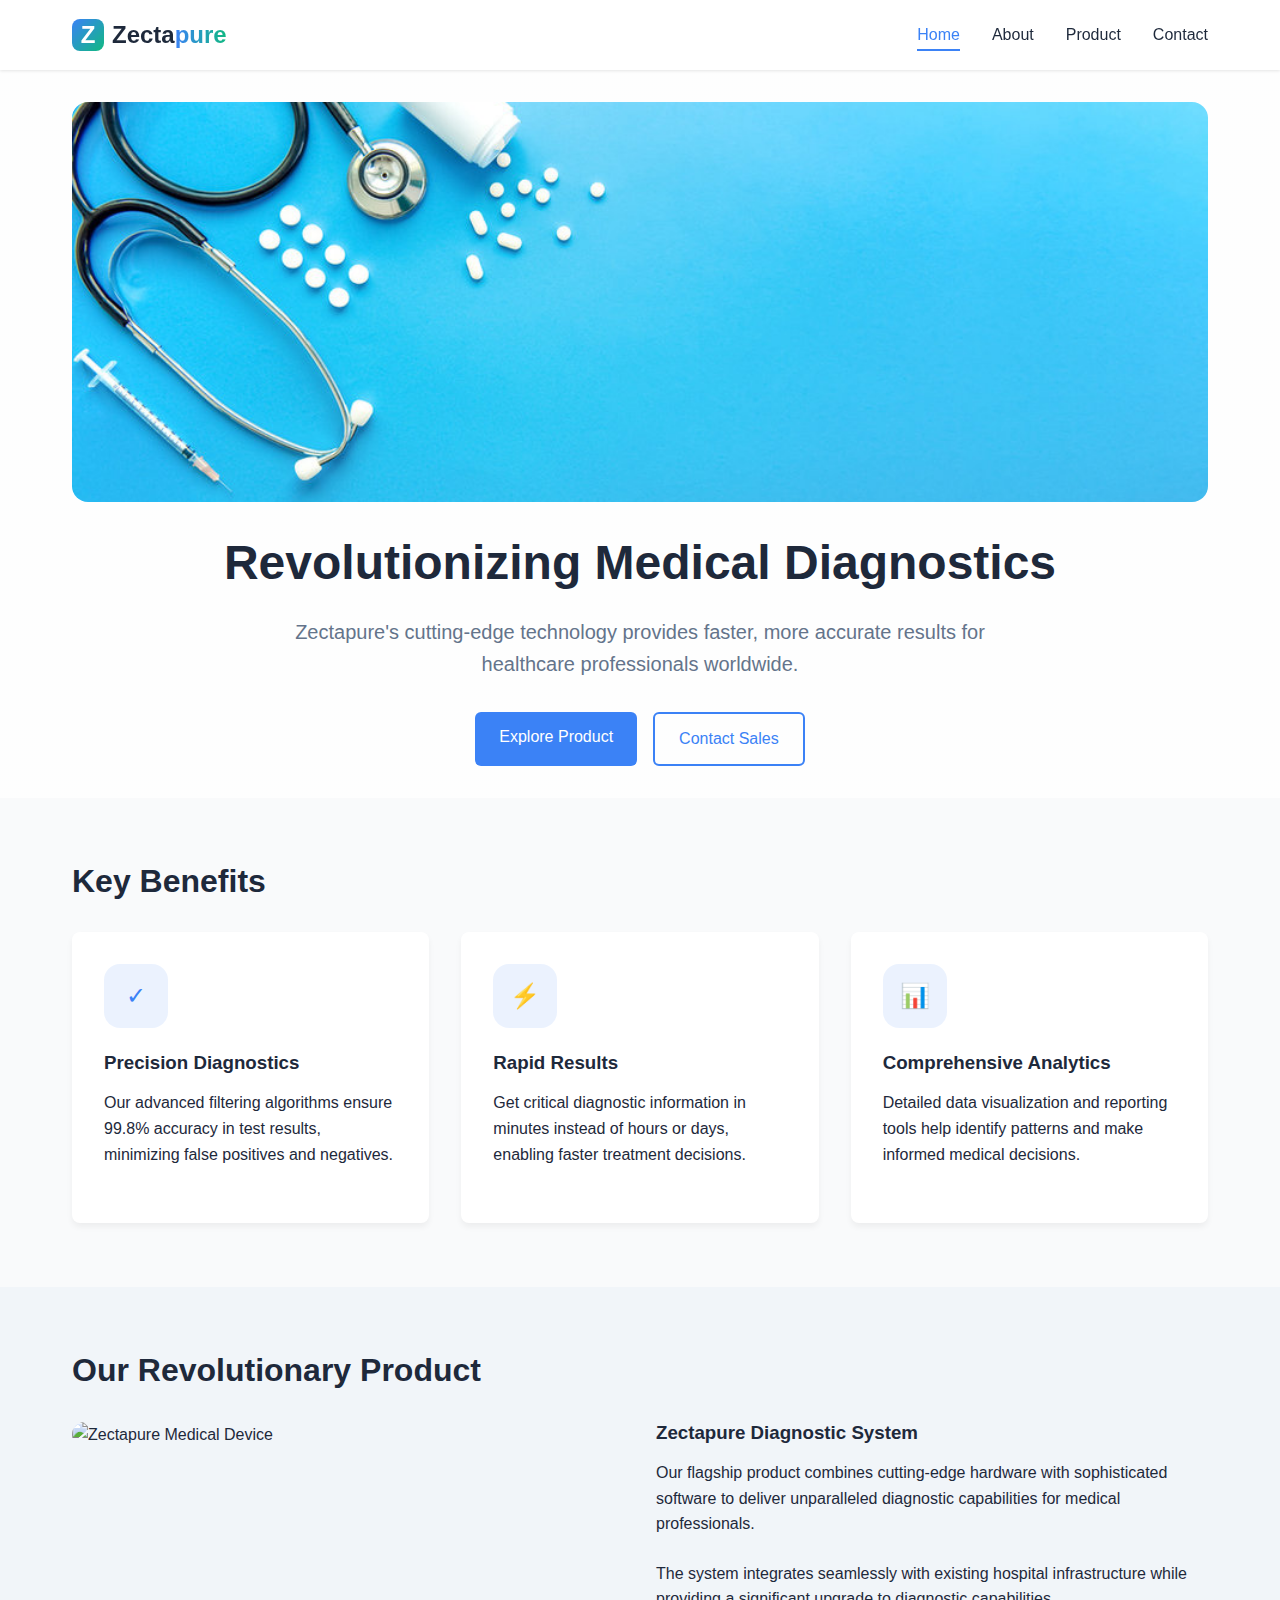
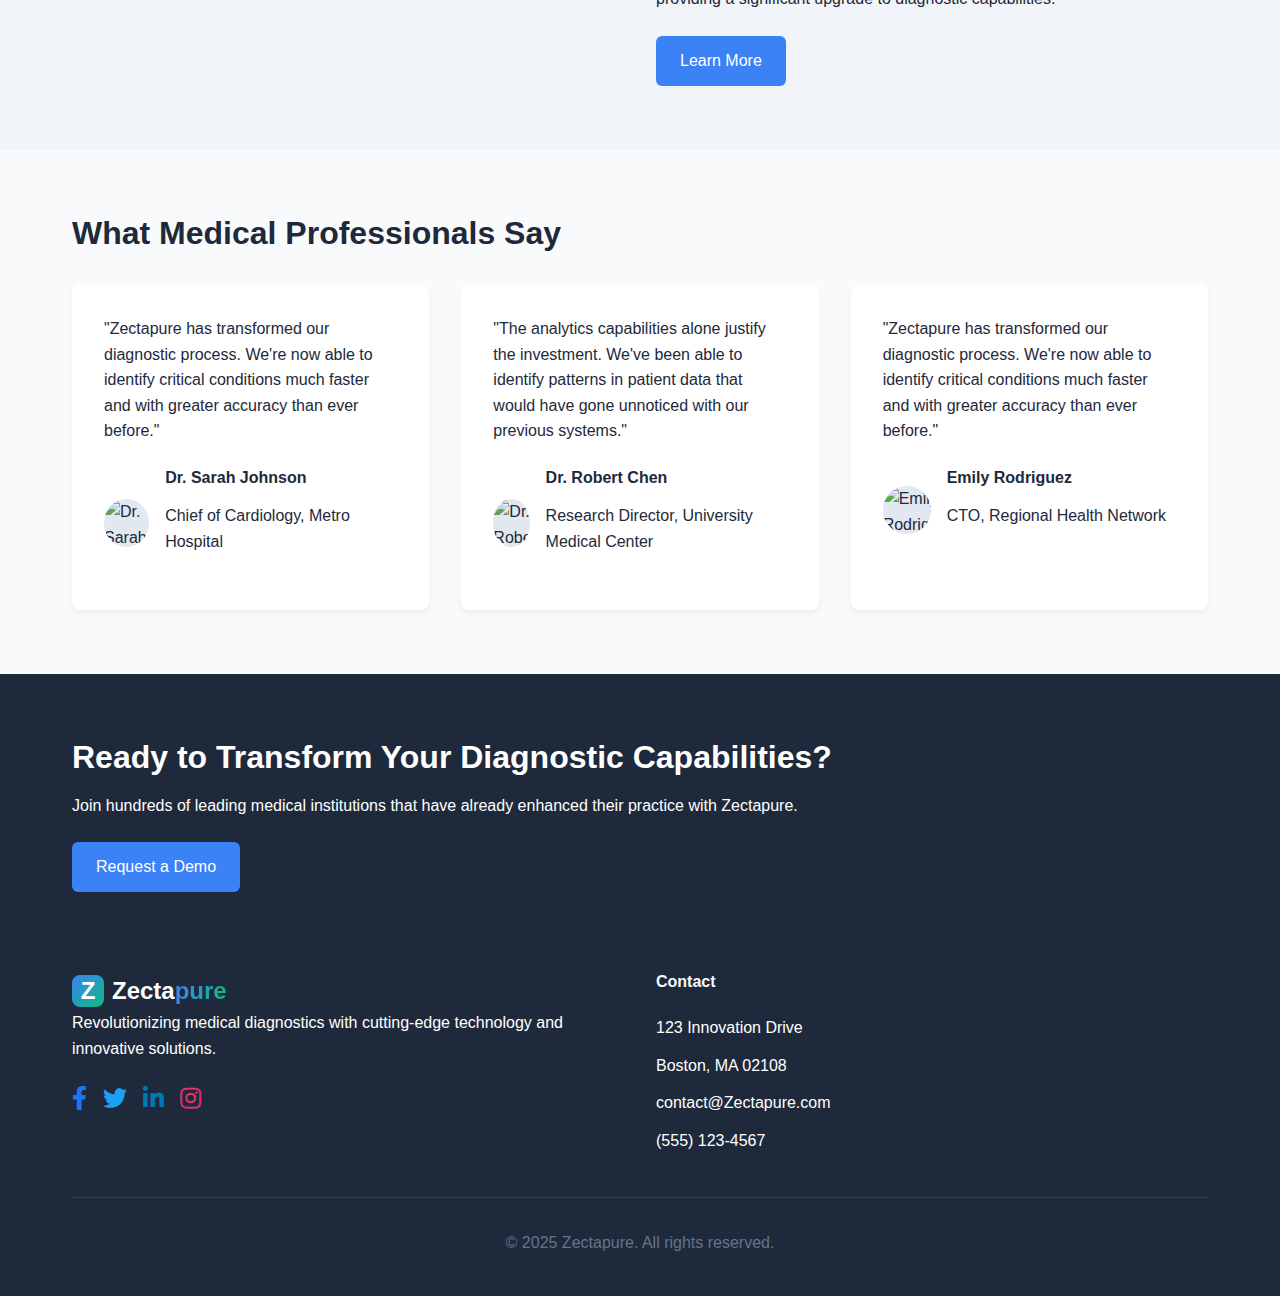
==== index.html @ a5152f30 "added favicon and css fixing" ====
<!DOCTYPE html>
<html lang="en">
<head>
    <meta charset="UTF-8">
    <meta name="viewport" content="width=device-width, initial-scale=1.0">
    <link rel="stylesheet" href="https://cdnjs.cloudflare.com/ajax/libs/font-awesome/5.15.3/css/all.min.css">
    <link rel="icon" type="image/svg+xml" href="data:image/svg+xml,%3Csvg%20xmlns='http://www.w3.org/2000/svg'%20viewBox='0%200%20100%20100'%3E%3Crect%20width='100'%20height='100'%20fill='%233b82f6'/%3E%3Ctext%20x='50%25'%20y='55%25'%20dominant-baseline='middle'%20text-anchor='middle'%20fill='white'%20font-size='70'%3EZ%3C/text%3E%3C/svg%3E">
    <link rel="stylesheet" type="text/css" href="css/index_style.css">
    <title>Zectapure - Medical Innovation</title>
</head>
<body>
    <!-- Header -->
    <header class="py-4">
        <div class="container">
            <div class="flex justify-between items-center">
                <a href="index.html" class="logo">
                    <div class="logo-icon">Z</div>
                    <span>Zecta<span class="text-gradient">pure</span></span>
                </a>
                
                <button class="mobile-menu-btn">☰</button>
                
                <nav>
                    <ul>
                        <li><a href="index.html" class="active">Home</a></li>
                        <li><a href="about.html">About</a></li>
                        <li><a href="product.html">Product</a></li>
                        <li><a href="contact.html">Contact</a></li>
                    </ul>
                </nav>
            </div>
        </div>
    </header>

    <!-- Hero Section -->
    <section class="hero">
        <div class="container">
        <!-- Banner Slider -->
        <div class="hero-banner">
            <div class="banner-slide active" style="background-image: url('images/banner1.jpg');"></div>
            <div class="banner-slide" style="background-image: url('images/banner2.jpg');"></div>
            <div class="banner-slide" style="background-image: url('images/banner3.jpg');"></div>
        </div>
        <h1>Revolutionizing Medical Diagnostics</h1>
        <p>
            Zectapure's cutting-edge technology provides faster, more accurate results for healthcare professionals worldwide.
        </p>
        <div class="flex gap-4 justify-center">
            <a href="product.html" class="btn btn-primary">Explore Product</a>
            <a href="contact.html" class="btn btn-outline">Contact Sales</a>
        </div>
        </div>
   </section>  

    <!-- Features -->
    <section class="py-16">
        <div class="container">
            <h2 class="text-center mb-8">Key Benefits</h2>
            <div class="grid grid-cols-3 gap-8">
                <div class="feature-card">
                    <div class="feature-icon">✓</div>
                    <h3>Precision Diagnostics</h3>
                    <p>Our advanced filtering algorithms ensure 99.8% accuracy in test results, minimizing false positives and negatives.</p>
                </div>
                <div class="feature-card">
                    <div class="feature-icon">⚡</div>
                    <h3>Rapid Results</h3>
                    <p>Get critical diagnostic information in minutes instead of hours or days, enabling faster treatment decisions.</p>
                </div>
                <div class="feature-card">
                    <div class="feature-icon">📊</div>
                    <h3>Comprehensive Analytics</h3>
                    <p>Detailed data visualization and reporting tools help identify patterns and make informed medical decisions.</p>
                </div>
            </div>
        </div>
    </section>

    <!-- Product Showcase -->
    <section class="py-16" style="background-color: #f1f5f9;">
        <div class="container">
            <h2 class="text-center mb-8">Our Revolutionary Product</h2>
            <div class="grid grid-cols-2 gap-8">
                <div>
                    <img src="/api/placeholder/600/400" alt="Zectapure Medical Device" class="product-image" style="border-radius: 1rem;">
                </div>
                <div class="flex flex-col justify-center">
                    <h3>Zectapure Diagnostic System</h3>
                    <p>Our flagship product combines cutting-edge hardware with sophisticated software to deliver unparalleled diagnostic capabilities for medical professionals.</p>
                    <p>The system integrates seamlessly with existing hospital infrastructure while providing a significant upgrade to diagnostic capabilities.</p>
                    <a href="product.html" class="btn btn-primary" style="align-self: flex-start;">Learn More</a>
                </div>
            </div>
        </div>
    </section>

    <!-- Testimonials -->
    <section class="py-16">
        <div class="container">
            <h2 class="text-center mb-8">What Medical Professionals Say</h2>
            <div class="grid grid-cols-3 gap-8">
                <div class="testimonial">
                    <p>"Zectapure has transformed our diagnostic process. We're now able to identify critical conditions much faster and with greater accuracy than ever before."</p>
                    <div class="testimonial-author">
                        <div class="testimonial-avatar">
                            <img src="/api/placeholder/48/48" alt="Dr. Sarah Johnson">
                        </div>
                        <div>
                            <h4>Dr. Sarah Johnson</h4>
                            <p>Chief of Cardiology, Metro Hospital</p>
                        </div>
                    </div>
                </div>
                <div class="testimonial">
                    <p>"The analytics capabilities alone justify the investment. We've been able to identify patterns in patient data that would have gone unnoticed with our previous systems."</p>
                    <div class="testimonial-author">
                        <div class="testimonial-avatar">
                            <img src="/api/placeholder/48/48" alt="Dr. Robert Chen">
                        </div>
                        <div>
                            <h4>Dr. Robert Chen</h4>
                            <p>Research Director, University Medical Center</p>
                        </div>
                    </div>
                </div>
                <div class="testimonial">
                    <p>"Zectapure has transformed our diagnostic process. We're now able to identify critical conditions much faster and with greater accuracy than ever before."</p>
                    <div class="testimonial-author">
                        <div class="testimonial-avatar">
                            <img src="/api/placeholder/48/48" alt="Emily Rodriguez">
                        </div>
                        <div>
                            <h4>Emily Rodriguez</h4>
                            <p>CTO, Regional Health Network</p>
                        </div>
                    </div>
                </div>
            </div>
        </div>
    </section>

    <!-- CTA Section -->
    <section class="py-16" style="background-color: #1e293b; color: white;">
        <div class="container text-center">
            <h2>Ready to Transform Your Diagnostic Capabilities?</h2>
            <p>Join hundreds of leading medical institutions that have already enhanced their practice with Zectapure.</p>
            <a href="contact.html" class="btn btn-primary">Request a Demo</a>
        </div>
    </section>

    <!-- Footer -->
    <footer>
        <div class="container">
            <div class="grid grid-cols-2 gap-8">
                <div>
                    <a href="index.html" class="logo">
                        <div class="logo-icon">Z</div>
                        <span>Zecta<span class="text-gradient">pure</span></span>
                    </a>
                    <p>Revolutionizing medical diagnostics with cutting-edge technology and innovative solutions.</p>
                    <div class="social-links">
                        <a href="https://www.facebook.com/yourprofile" target="_blank" class="social-icon" aria-label="Facebook">
                            <i class="fab fa-facebook-f"></i>
                        </a>
                        <a href="https://twitter.com/yourhandle" target="_blank" class="social-icon" aria-label="Twitter">
                            <i class="fab fa-twitter"></i>
                        </a>
                        <a href="https://www.linkedin.com/in/yourprofile" target="_blank" class="social-icon" aria-label="LinkedIn">
                            <i class="fab fa-linkedin-in"></i>
                        </a>
                        <a href="https://www.instagram.com/yourhandle" target="_blank" class="social-icon" aria-label="Instagram">
                            <i class="fab fa-instagram"></i>
                        </a>
                    </div>
                </div>
                <div class="footer-links">
                    <h4>Contact</h4>
                    <ul>
                        <li>123 Innovation Drive</li>
                        <li>Boston, MA 02108</li>
                        <li>contact@Zectapure.com</li>
                        <li>(555) 123-4567</li>
                    </ul>
                </div>
            </div>
            <div class="copyright">
                <p>&copy; 2025 Zectapure. All rights reserved.</p>
            </div>
        </div>
    </footer>

    <script src="js/about_script.js"></script>
</body>
</html>
---- css/index_style.css ----
/* Reset and Base Styles */
* {
    margin: 0;
    padding: 0;
    box-sizing: border-box;
    font-family: 'Segoe UI', Tahoma, Geneva, Verdana, sans-serif;
}

:root {
    --primary: #3b82f6;
    --primary-dark: #2563eb;
    --secondary: #10b981;
    --light: #f9fafb;
    --dark: #1e293b;
    --gray: #64748b;
    --light-gray: #e2e8f0;
}

body {
    background-color: var(--light);
    color: var(--dark);
    line-height: 1.6;
}

a {
    text-decoration: none;
    color: inherit;
}

/* Typography */
h1, h2, h3, h4, h5, h6 {
    font-weight: 700;
    line-height: 1.2;
    margin-bottom: 1rem;
}

h1 {
    font-size: 2.5rem;
}

h2 {
    font-size: 2rem;
}

p {
    margin-bottom: 1.5rem;
}

.text-gradient {
    background: linear-gradient(90deg, var(--primary), var(--secondary));
    -webkit-background-clip: text;
    -webkit-text-fill-color: transparent;
    background-clip: text;
}

/* Layout */
.container {
    width: 100%;
    max-width: 1200px;
    margin: 0 auto;
    padding: 0 2rem;
}

/* Hero Banner Slider */
.hero-banner {
    position: relative;
    width: 100%;
    height: 400px; /* Adjust height as needed */
    overflow: hidden;
    border-radius: 1rem;
    margin-bottom: 2rem;
  }
  
  .banner-slide {
    position: absolute;
    top: 0;
    left: 0;
    width: 100%;
    height: 100%;
    background-size: cover;
    background-position: center;
    opacity: 0;
    transition: opacity 1s ease-in-out;
  }
  
  .banner-slide.active {
    opacity: 1;
  }  

.flex {
    display: flex;
}

.flex-col {
    flex-direction: column;
}

.items-center {
    align-items: center;
}

.justify-between {
    justify-content: space-between;
}

.justify-center {
    justify-content: center;
}

.grid {
    display: grid;
}

.grid-cols-1 {
    grid-template-columns: 1fr;
}

.grid-cols-2 {
    grid-template-columns: repeat(2, 1fr);
}

.grid-cols-3 {
    grid-template-columns: repeat(3, 1fr);
}

.gap-4 {
    gap: 1rem;
}

.gap-8 {
    gap: 2rem;
}

.py-2 {
    padding-top: 0.5rem;
    padding-bottom: 0.5rem;
}

.py-4 {
    padding-top: 1rem;
    padding-bottom: 1rem;
}

.py-8 {
    padding-top: 2rem;
    padding-bottom: 2rem;
}

.py-16 {
    padding-top: 4rem;
    padding-bottom: 4rem;
}

.mb-4 {
    margin-bottom: 1rem;
}

.mb-8 {
    margin-bottom: 2rem;
}

/* Header */
header {
    background-color: white;
    box-shadow: 0 1px 3px rgba(0, 0, 0, 0.1);
    position: sticky;
    top: 0;
    z-index: 100;
}

.logo {
    font-size: 1.5rem;
    font-weight: 700;
    display: flex;
    align-items: center;
    gap: 0.5rem;
}

.logo-icon {
    width: 32px;
    height: 32px;
    background: linear-gradient(135deg, var(--primary), var(--secondary));
    border-radius: 8px;
    display: flex;
    align-items: center;
    justify-content: center;
    color: white;
    font-weight: bold;
}

nav ul {
    display: flex;
    gap: 2rem;
    list-style: none;
}

nav a {
    font-weight: 500;
    transition: color 0.3s;
    padding: 0.5rem 0;
    position: relative;
}

nav a:hover {
    color: var(--primary);
}

nav a.active {
    color: var(--primary);
}

nav a.active::after {
    content: '';
    position: absolute;
    bottom: 0;
    left: 0;
    width: 100%;
    height: 2px;
    background-color: var(--primary);
}

.mobile-menu-btn {
    display: none;
    background: none;
    border: none;
    font-size: 1.5rem;
    cursor: pointer;
    color: var(--dark);
}

/* Hero Section */
.hero {
    background: linear-gradient(to right, rgba(255,255,255,0.8), rgba(255,255,255,0.8)), url('/api/placeholder/1200/600') center/cover no-repeat;
    padding: 2rem 0;
    text-align: center;
}

.hero h1 {
    font-size: 3rem;
    margin-bottom: 1.5rem;
}

.hero p {
    font-size: 1.25rem;
    max-width: 700px;
    margin: 0 auto 2rem;
    color: var(--gray);
}

/* Buttons */
.btn {
    display: inline-block;
    padding: 0.75rem 1.5rem;
    border-radius: 0.375rem;
    font-weight: 500;
    text-align: center;
    cursor: pointer;
    transition: all 0.3s ease;
}

.btn-primary {
    background-color: var(--primary);
    color: white;
}

.btn-primary:hover {
    background-color: var(--primary-dark);
    transform: translateY(-2px);
    box-shadow: 0 4px 6px rgba(0, 0, 0, 0.1);
}

.btn-outline {
    border: 2px solid var(--primary);
    color: var(--primary);
    background: transparent;
}

.btn-outline:hover {
    background-color: var(--primary);
    color: white;
    transform: translateY(-2px);
    box-shadow: 0 4px 6px rgba(0, 0, 0, 0.1);
}

/* Features Section */
.feature-card {
    background-color: white;
    border-radius: 0.5rem;
    padding: 2rem;
    box-shadow: 0 4px 6px rgba(0, 0, 0, 0.05);
    transition: all 0.3s ease;
}

.feature-card:hover {
    transform: translateY(-5px);
    box-shadow: 0 8px 15px rgba(0, 0, 0, 0.1);
}

.feature-icon {
    width: 64px;
    height: 64px;
    background-color: rgba(59, 130, 246, 0.1);
    border-radius: 16px;
    display: flex;
    align-items: center;
    justify-content: center;
    margin-bottom: 1.5rem;
    font-size: 1.5rem;
    color: var(--primary);
}

/* Product Showcase */
.product-showcase {
    background-color: white;
    border-radius: 1rem;
    overflow: hidden;
    box-shadow: 0 4px 6px rgba(0, 0, 0, 0.05);
}

.product-image {
    height: 300px;
    width: 100%;
    object-fit: cover;
}

.product-content {
    padding: 2rem;
}

/* Testimonials */
.testimonial {
    background-color: white;
    border-radius: 0.5rem;
    padding: 2rem;
    box-shadow: 0 4px 6px rgba(0, 0, 0, 0.05);
}

.testimonial-author {
    display: flex;
    align-items: center;
    gap: 1rem;
    margin-top: 1.5rem;
}

.testimonial-avatar {
    width: 48px;
    height: 48px;
    border-radius: 50%;
    background-color: var(--light-gray);
    overflow: hidden;
}

/* Footer */
footer {
    background-color: var(--dark);
    color: white;
    padding: 1rem 0;
}

.footer-links h4 {
    margin-bottom: 1.5rem;
    color: var(--light);
}

.footer-links ul {
    list-style: none;
}

.footer-links li {
    margin-bottom: 0.75rem;
}

.footer-links a {
    color: var(--light-gray);
    transition: color 0.3s;
}

.footer-links a:hover {
    color: white;
}

.social-links {
    display: flex;
    gap: 1rem;
    margin-top: 1.5rem;
}

.social-links {
    display: flex;
    gap: 1rem;
    margin-top: 1.5rem;
}

.social-icon {
    text-decoration: none; /* Removes default underline from links */
}

.social-icon i {
    font-size: 1.5rem; /* Sets icon size */
    transition: transform 0.2s; /* Smooth transition for hover effect */
}

.social-icon:hover i {
    transform: scale(1.1); /* Slightly enlarges icon on hover */
}

.social-icon .fab.fa-facebook-f {
    color: #1877f2; /* Facebook blue */
}

.social-icon .fab.fa-twitter {
    color: #1da1f2; /* Twitter blue */
}

.social-icon .fab.fa-linkedin-in {
    color: #0077b5; /* LinkedIn blue */
}

.social-icon .fab.fa-instagram {
    color: #e1306c; /* Instagram pink */
}

.copyright {
    text-align: center;
    padding-top: 2rem;
    margin-top: 2rem;
    border-top: 1px solid rgba(255, 255, 255, 0.1);
    color: var(--gray);
}

/* About Page Styles */
.about-image {
    border-radius: 1rem;
    overflow: hidden;
    box-shadow: 0 4px 6px rgba(0, 0, 0, 0.05);
}

.team-member {
    text-align: center;
}

.team-member-avatar {
    width: 160px;
    height: 160px;
    border-radius: 50%;
    margin: 0 auto 1.5rem;
    overflow: hidden;
    background-color: var(--light-gray);
}

/* Product Page Styles */
.product-details {
    background-color: white;
    border-radius: 1rem;
    overflow: hidden;
    box-shadow: 0 4px 6px rgba(0, 0, 0, 0.05);
}

.product-gallery {
    display: grid;
    grid-template-columns: repeat(3, 1fr);
    gap: 1rem;
    margin-top: 2rem;
}

.gallery-image {
    border-radius: 0.5rem;
    overflow: hidden;
    height: 180px;
}

.specification {
    margin-bottom: 1rem;
    padding-bottom: 1rem;
    border-bottom: 1px solid var(--light-gray);
}

.specification:last-child {
    border-bottom: none;
}

/* Contact Page Styles */
.contact-form {
    background-color: white;
    border-radius: 1rem;
    overflow: hidden;
    box-shadow: 0 4px 6px rgba(0, 0, 0, 0.05);
    padding: 2rem;
}

.form-group {
    margin-bottom: 1.5rem;
}

label {
    display: block;
    margin-bottom: 0.5rem;
    font-weight: 500;
}

input, textarea, select {
    width: 100%;
    padding: 0.75rem;
    border: 1px solid var(--light-gray);
    border-radius: 0.375rem;
    background-color: var(--light);
    transition: border-color 0.3s;
}

input:focus, textarea:focus, select:focus {
    outline: none;
    border-color: var(--primary);
}

textarea {
    resize: vertical;
    min-height: 150px;
}

.contact-info {
    background-color: white;
    border-radius: 1rem;
    overflow: hidden;
    box-shadow: 0 4px 6px rgba(0, 0, 0, 0.05);
    padding: 2rem;
}

.contact-method {
    display: flex;
    align-items: flex-start;
    gap: 1rem;
    margin-bottom: 1.5rem;
}

.contact-icon {
    width: 40px;
    height: 40px;
    background-color: rgba(59, 130, 246, 0.1);
    border-radius: 50%;
    display: flex;
    align-items: center;
    justify-content: center;
    color: var(--primary);
}

.map {
    border-radius: 1rem;
    overflow: hidden;
    height: 300px;
    background-color: var(--light-gray);
}

/* Responsive Styles */
@media (max-width: 992px) {
    .grid-cols-3 {
        grid-template-columns: repeat(2, 1fr);
    }
}

@media (max-width: 768px) {
    .grid-cols-2, .grid-cols-3 {
        grid-template-columns: 1fr;
    }
    
    .hero h1 {
        font-size: 2.5rem;
    }
    
    nav ul {
        position: fixed;
        top: 70px;
        left: -100%;
        width: 100%;
        height: calc(100vh - 70px);
        background-color: white;
        flex-direction: column;
        align-items: center;
        justify-content: center;
        gap: 2rem;
        transition: left 0.3s ease;
        z-index: 99;
    }
    
    nav ul.active {
        left: 0;
    }
    
    .mobile-menu-btn {
        display: block;
    }
}

@media (max-width: 576px) {
    h1 {
        font-size: 2rem;
    }
    
    h2 {
        font-size: 1.5rem;
    }
    
    .hero h1 {
        font-size: 2rem;
    }
    
    .hero p {
        font-size: 1rem;
    }
}
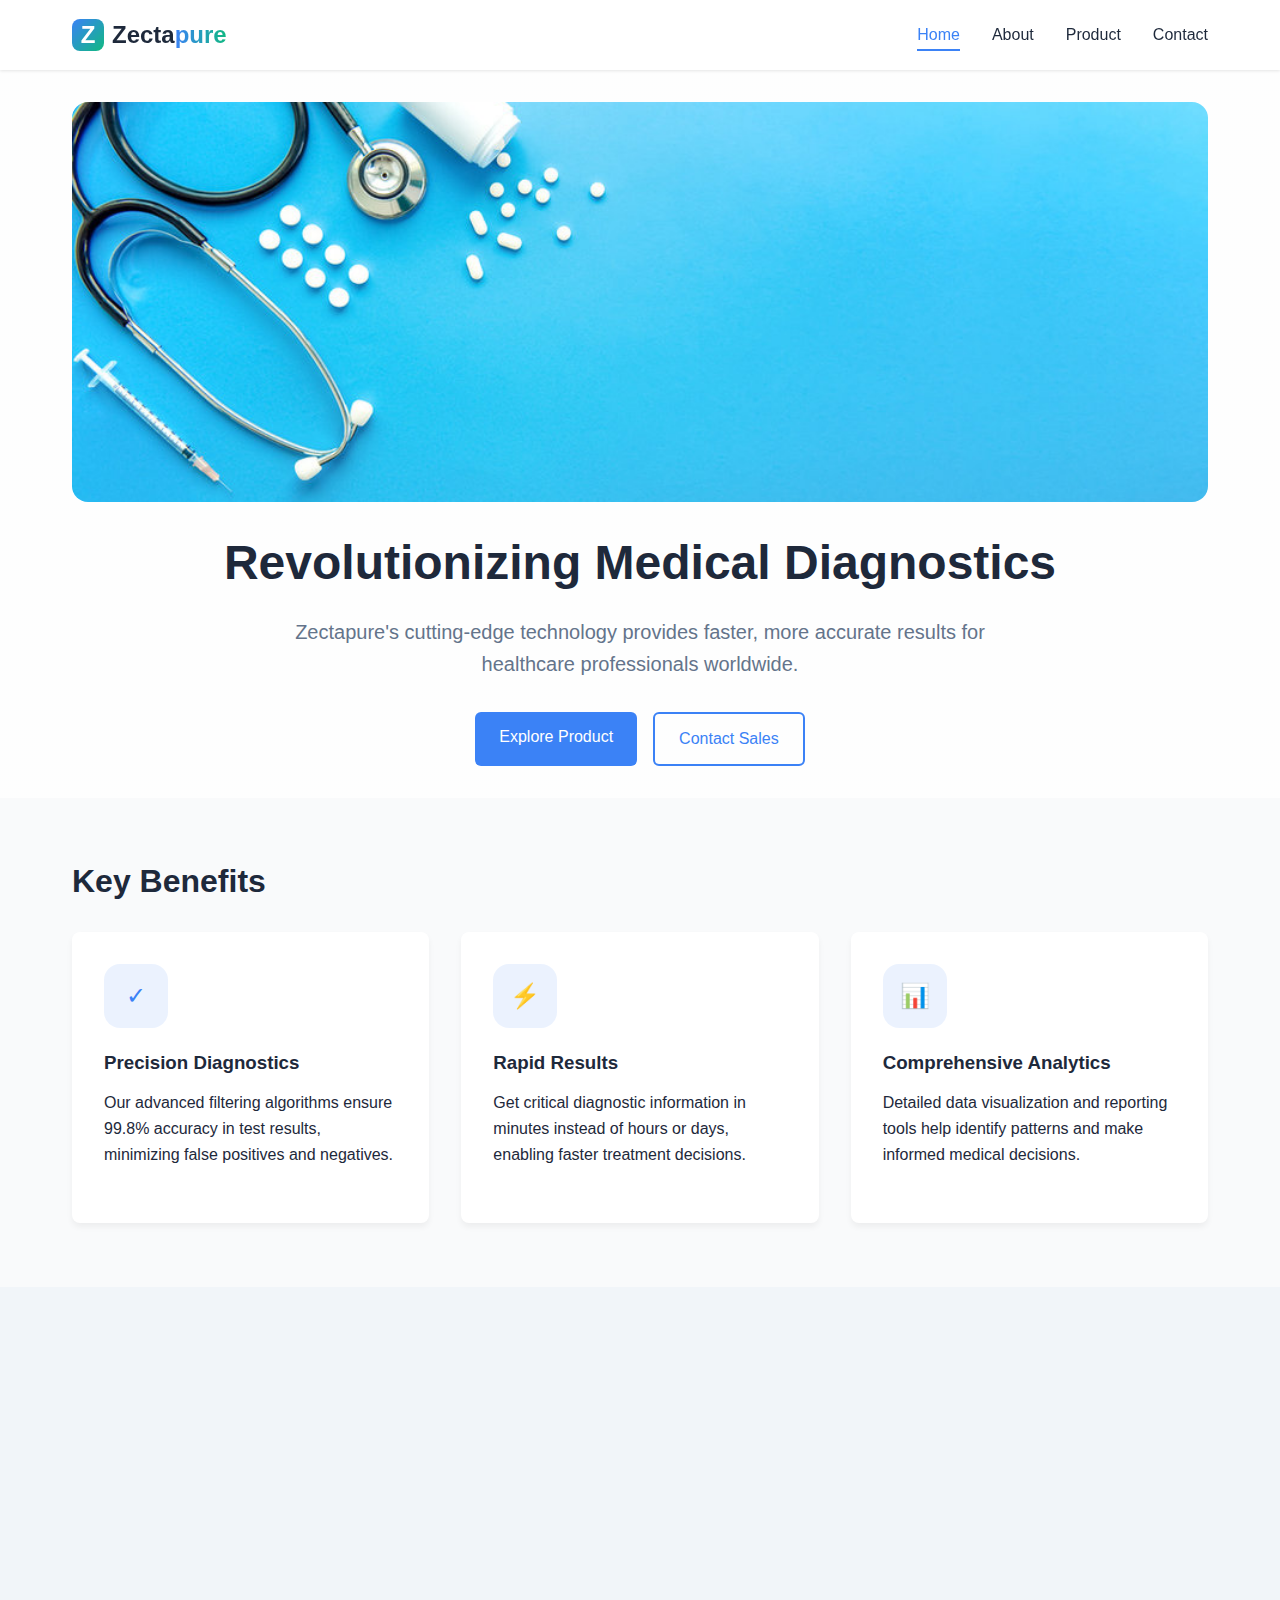
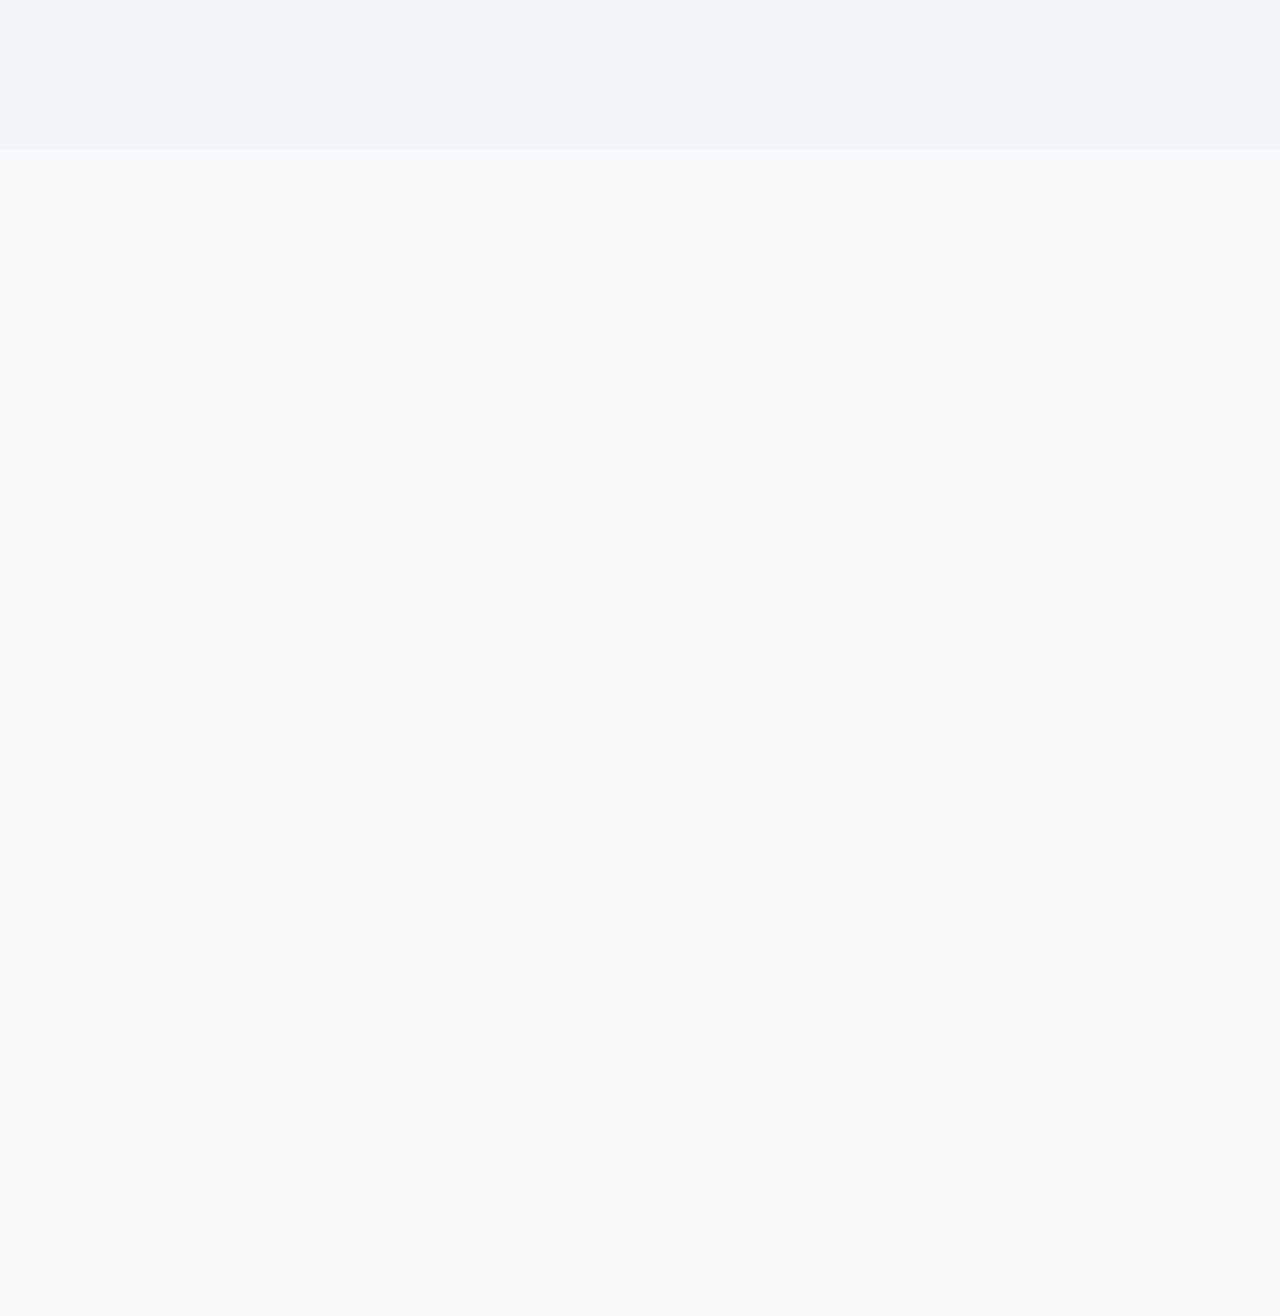
==== commit a85f8697: "added animations and UI enhancement" ====
--- a/index.html
+++ b/index.html
@@ -1,194 +1,200 @@
 <!DOCTYPE html>
 <html lang="en">
 <head>
-    <meta charset="UTF-8">
-    <meta name="viewport" content="width=device-width, initial-scale=1.0">
-    <link rel="stylesheet" href="https://cdnjs.cloudflare.com/ajax/libs/font-awesome/5.15.3/css/all.min.css">
-    <link rel="icon" type="image/svg+xml" href="data:image/svg+xml,%3Csvg%20xmlns='http://www.w3.org/2000/svg'%20viewBox='0%200%20100%20100'%3E%3Crect%20width='100'%20height='100'%20fill='%233b82f6'/%3E%3Ctext%20x='50%25'%20y='55%25'%20dominant-baseline='middle'%20text-anchor='middle'%20fill='white'%20font-size='70'%3EZ%3C/text%3E%3C/svg%3E">
-    <link rel="stylesheet" type="text/css" href="css/index_style.css">
-    <title>Zectapure - Medical Innovation</title>
+  <meta charset="UTF-8">
+  <meta name="viewport" content="width=device-width, initial-scale=1.0">
+  <!-- Font Awesome for icons -->
+  <link rel="stylesheet" href="https://cdnjs.cloudflare.com/ajax/libs/font-awesome/5.15.3/css/all.min.css">
+  <!-- Favicon -->
+  <link rel="icon" type="image/svg+xml" href="data:image/svg+xml,%3Csvg%20xmlns='http://www.w3.org/2000/svg'%20viewBox='0%200%20100%20100'%3E%3Crect%20width='100'%20height='100'%20fill='%233b82f6'/%3E%3Ctext%20x='50%25'%20y='55%25'%20dominant-baseline='middle'%20text-anchor='middle'%20fill='white'%20font-size='70'%3EZ%3C/text%3E%3C/svg%3E">
+  <!-- Main CSS -->
+  <link rel="stylesheet" type="text/css" href="css/index_style.css">
+  <title>Zectapure - Medical Innovation</title>
 </head>
 <body>
-    <!-- Header -->
-    <header class="py-4">
-        <div class="container">
-            <div class="flex justify-between items-center">
-                <a href="index.html" class="logo">
-                    <div class="logo-icon">Z</div>
-                    <span>Zecta<span class="text-gradient">pure</span></span>
-                </a>
-                
-                <button class="mobile-menu-btn">☰</button>
-                
-                <nav>
-                    <ul>
-                        <li><a href="index.html" class="active">Home</a></li>
-                        <li><a href="about.html">About</a></li>
-                        <li><a href="product.html">Product</a></li>
-                        <li><a href="contact.html">Contact</a></li>
-                    </ul>
-                </nav>
-            </div>
-        </div>
-    </header>
-
-    <!-- Hero Section -->
-    <section class="hero">
-        <div class="container">
-        <!-- Banner Slider -->
-        <div class="hero-banner">
-            <div class="banner-slide active" style="background-image: url('images/banner1.jpg');"></div>
-            <div class="banner-slide" style="background-image: url('images/banner2.jpg');"></div>
-            <div class="banner-slide" style="background-image: url('images/banner3.jpg');"></div>
-        </div>
-        <h1>Revolutionizing Medical Diagnostics</h1>
-        <p>
-            Zectapure's cutting-edge technology provides faster, more accurate results for healthcare professionals worldwide.
-        </p>
-        <div class="flex gap-4 justify-center">
-            <a href="product.html" class="btn btn-primary">Explore Product</a>
-            <a href="contact.html" class="btn btn-outline">Contact Sales</a>
-        </div>
-        </div>
-   </section>  
-
-    <!-- Features -->
-    <section class="py-16">
-        <div class="container">
-            <h2 class="text-center mb-8">Key Benefits</h2>
-            <div class="grid grid-cols-3 gap-8">
-                <div class="feature-card">
-                    <div class="feature-icon">✓</div>
-                    <h3>Precision Diagnostics</h3>
-                    <p>Our advanced filtering algorithms ensure 99.8% accuracy in test results, minimizing false positives and negatives.</p>
-                </div>
-                <div class="feature-card">
-                    <div class="feature-icon">⚡</div>
-                    <h3>Rapid Results</h3>
-                    <p>Get critical diagnostic information in minutes instead of hours or days, enabling faster treatment decisions.</p>
-                </div>
-                <div class="feature-card">
-                    <div class="feature-icon">📊</div>
-                    <h3>Comprehensive Analytics</h3>
-                    <p>Detailed data visualization and reporting tools help identify patterns and make informed medical decisions.</p>
-                </div>
-            </div>
-        </div>
-    </section>
-
-    <!-- Product Showcase -->
-    <section class="py-16" style="background-color: #f1f5f9;">
-        <div class="container">
-            <h2 class="text-center mb-8">Our Revolutionary Product</h2>
-            <div class="grid grid-cols-2 gap-8">
-                <div>
-                    <img src="/api/placeholder/600/400" alt="Zectapure Medical Device" class="product-image" style="border-radius: 1rem;">
-                </div>
-                <div class="flex flex-col justify-center">
-                    <h3>Zectapure Diagnostic System</h3>
-                    <p>Our flagship product combines cutting-edge hardware with sophisticated software to deliver unparalleled diagnostic capabilities for medical professionals.</p>
-                    <p>The system integrates seamlessly with existing hospital infrastructure while providing a significant upgrade to diagnostic capabilities.</p>
-                    <a href="product.html" class="btn btn-primary" style="align-self: flex-start;">Learn More</a>
-                </div>
-            </div>
-        </div>
-    </section>
-
-    <!-- Testimonials -->
-    <section class="py-16">
-        <div class="container">
-            <h2 class="text-center mb-8">What Medical Professionals Say</h2>
-            <div class="grid grid-cols-3 gap-8">
-                <div class="testimonial">
-                    <p>"Zectapure has transformed our diagnostic process. We're now able to identify critical conditions much faster and with greater accuracy than ever before."</p>
-                    <div class="testimonial-author">
-                        <div class="testimonial-avatar">
-                            <img src="/api/placeholder/48/48" alt="Dr. Sarah Johnson">
-                        </div>
-                        <div>
-                            <h4>Dr. Sarah Johnson</h4>
-                            <p>Chief of Cardiology, Metro Hospital</p>
-                        </div>
-                    </div>
-                </div>
-                <div class="testimonial">
-                    <p>"The analytics capabilities alone justify the investment. We've been able to identify patterns in patient data that would have gone unnoticed with our previous systems."</p>
-                    <div class="testimonial-author">
-                        <div class="testimonial-avatar">
-                            <img src="/api/placeholder/48/48" alt="Dr. Robert Chen">
-                        </div>
-                        <div>
-                            <h4>Dr. Robert Chen</h4>
-                            <p>Research Director, University Medical Center</p>
-                        </div>
-                    </div>
-                </div>
-                <div class="testimonial">
-                    <p>"Zectapure has transformed our diagnostic process. We're now able to identify critical conditions much faster and with greater accuracy than ever before."</p>
-                    <div class="testimonial-author">
-                        <div class="testimonial-avatar">
-                            <img src="/api/placeholder/48/48" alt="Emily Rodriguez">
-                        </div>
-                        <div>
-                            <h4>Emily Rodriguez</h4>
-                            <p>CTO, Regional Health Network</p>
-                        </div>
-                    </div>
-                </div>
-            </div>
-        </div>
-    </section>
-
-    <!-- CTA Section -->
-    <section class="py-16" style="background-color: #1e293b; color: white;">
-        <div class="container text-center">
-            <h2>Ready to Transform Your Diagnostic Capabilities?</h2>
-            <p>Join hundreds of leading medical institutions that have already enhanced their practice with Zectapure.</p>
-            <a href="contact.html" class="btn btn-primary">Request a Demo</a>
-        </div>
-    </section>
-
-    <!-- Footer -->
-    <footer>
-        <div class="container">
-            <div class="grid grid-cols-2 gap-8">
-                <div>
-                    <a href="index.html" class="logo">
-                        <div class="logo-icon">Z</div>
-                        <span>Zecta<span class="text-gradient">pure</span></span>
-                    </a>
-                    <p>Revolutionizing medical diagnostics with cutting-edge technology and innovative solutions.</p>
-                    <div class="social-links">
-                        <a href="https://www.facebook.com/yourprofile" target="_blank" class="social-icon" aria-label="Facebook">
-                            <i class="fab fa-facebook-f"></i>
-                        </a>
-                        <a href="https://twitter.com/yourhandle" target="_blank" class="social-icon" aria-label="Twitter">
-                            <i class="fab fa-twitter"></i>
-                        </a>
-                        <a href="https://www.linkedin.com/in/yourprofile" target="_blank" class="social-icon" aria-label="LinkedIn">
-                            <i class="fab fa-linkedin-in"></i>
-                        </a>
-                        <a href="https://www.instagram.com/yourhandle" target="_blank" class="social-icon" aria-label="Instagram">
-                            <i class="fab fa-instagram"></i>
-                        </a>
-                    </div>
-                </div>
-                <div class="footer-links">
-                    <h4>Contact</h4>
-                    <ul>
-                        <li>123 Innovation Drive</li>
-                        <li>Boston, MA 02108</li>
-                        <li>contact@Zectapure.com</li>
-                        <li>(555) 123-4567</li>
-                    </ul>
-                </div>
-            </div>
-            <div class="copyright">
-                <p>&copy; 2025 Zectapure. All rights reserved.</p>
-            </div>
-        </div>
-    </footer>
-
-    <script src="js/about_script.js"></script>
+    <!-- Place this at the very top of your body -->
+    <div id="preloader">
+        <div class="loader-logo">Z</div>
+    </div>  
+  <!-- Header -->
+  <header class="py-4 animate-on-scroll">
+    <div class="container">
+      <div class="flex justify-between items-center">
+        <a href="index.html" class="logo">
+          <div class="logo-icon">Z</div>
+          <span>Zecta<span class="text-gradient">pure</span></span>
+        </a>
+        <button class="mobile-menu-btn">☰</button>
+        <nav>
+          <ul>
+            <li><a href="index.html" class="active">Home</a></li>
+            <li><a href="about.html">About</a></li>
+            <li><a href="product.html">Product</a></li>
+            <li><a href="contact.html">Contact</a></li>
+          </ul>
+        </nav>
+      </div>
+    </div>
+  </header>
+
+  <!-- Hero Section -->
+  <section class="hero">
+    <div class="container animate-on-scroll">
+      <!-- Banner Slider -->
+      <div class="hero-banner">
+        <div class="banner-slide active" style="background-image: url('images/banner1.jpg');"></div>
+        <div class="banner-slide" style="background-image: url('images/banner2.jpg');"></div>
+        <div class="banner-slide" style="background-image: url('images/banner3.jpg');"></div>
+      </div>
+      <h1>Revolutionizing Medical Diagnostics</h1>
+      <p>
+        Zectapure's cutting-edge technology provides faster, more accurate results for healthcare professionals worldwide.
+      </p>
+      <div class="flex gap-4 justify-center">
+        <a href="product.html" class="btn btn-primary">Explore Product</a>
+        <a href="contact.html" class="btn btn-outline">Contact Sales</a>
+      </div>
+    </div>
+  </section>  
+
+  <!-- Features -->
+  <section class="py-16 animate-on-scroll">
+    <div class="container">
+      <h2 class="text-center mb-8">Key Benefits</h2>
+      <div class="grid grid-cols-3 gap-8">
+        <div class="feature-card">
+          <div class="feature-icon">✓</div>
+          <h3>Precision Diagnostics</h3>
+          <p>Our advanced filtering algorithms ensure 99.8% accuracy in test results, minimizing false positives and negatives.</p>
+        </div>
+        <div class="feature-card">
+          <div class="feature-icon">⚡</div>
+          <h3>Rapid Results</h3>
+          <p>Get critical diagnostic information in minutes instead of hours or days, enabling faster treatment decisions.</p>
+        </div>
+        <div class="feature-card">
+          <div class="feature-icon">📊</div>
+          <h3>Comprehensive Analytics</h3>
+          <p>Detailed data visualization and reporting tools help identify patterns and make informed medical decisions.</p>
+        </div>
+      </div>
+    </div>
+  </section>
+
+  <!-- Product Showcase -->
+  <section class="py-16" style="background-color: #f1f5f9;">
+    <div class="container animate-on-scroll">
+      <h2 class="text-center mb-8">Our Revolutionary Product</h2>
+      <div class="grid grid-cols-2 gap-8">
+        <div>
+          <img src="/api/placeholder/600/400" alt="Zectapure Medical Device" class="product-image" style="border-radius: 1rem;">
+        </div>
+        <div class="flex flex-col justify-center">
+          <h3>Zectapure Diagnostic System</h3>
+          <p>Our flagship product combines cutting-edge hardware with sophisticated software to deliver unparalleled diagnostic capabilities for medical professionals.</p>
+          <p>The system integrates seamlessly with existing hospital infrastructure while providing a significant upgrade to diagnostic capabilities.</p>
+          <a href="product.html" class="btn btn-primary" style="align-self: flex-start;">Learn More</a>
+        </div>
+      </div>
+    </div>
+  </section>
+
+  <!-- Testimonials -->
+  <section class="py-16 animate-on-scroll">
+    <div class="container">
+      <h2 class="text-center mb-8">What Medical Professionals Say</h2>
+      <div class="grid grid-cols-3 gap-8">
+        <div class="testimonial">
+          <p>"Zectapure has transformed our diagnostic process. We're now able to identify critical conditions much faster and with greater accuracy than ever before."</p>
+          <div class="testimonial-author">
+            <div class="testimonial-avatar">
+              <img src="/api/placeholder/48/48" alt="Dr. Sarah Johnson">
+            </div>
+            <div>
+              <h4>Dr. Sarah Johnson</h4>
+              <p>Chief of Cardiology, Metro Hospital</p>
+            </div>
+          </div>
+        </div>
+        <div class="testimonial">
+          <p>"The analytics capabilities alone justify the investment. We've been able to identify patterns in patient data that would have gone unnoticed with our previous systems."</p>
+          <div class="testimonial-author">
+            <div class="testimonial-avatar">
+              <img src="/api/placeholder/48/48" alt="Dr. Robert Chen">
+            </div>
+            <div>
+              <h4>Dr. Robert Chen</h4>
+              <p>Research Director, University Medical Center</p>
+            </div>
+          </div>
+        </div>
+        <div class="testimonial">
+          <p>"Zectapure has transformed our diagnostic process. We're now able to identify critical conditions much faster and with greater accuracy than ever before."</p>
+          <div class="testimonial-author">
+            <div class="testimonial-avatar">
+              <img src="/api/placeholder/48/48" alt="Emily Rodriguez">
+            </div>
+            <div>
+              <h4>Emily Rodriguez</h4>
+              <p>CTO, Regional Health Network</p>
+            </div>
+          </div>
+        </div>
+      </div>
+    </div>
+  </section>
+
+  <!-- CTA Section -->
+  <section class="py-16 animate-on-scroll" style="background-color: #1e293b; color: white;">
+    <div class="container text-center">
+      <h2>Ready to Transform Your Diagnostic Capabilities?</h2>
+      <p>Join hundreds of leading medical institutions that have already enhanced their practice with Zectapure.</p>
+      <a href="contact.html" class="btn btn-primary cta-btn">Request a Demo</a>
+    </div>
+  </section>
+
+  <!-- Footer -->
+  <footer class="animate-on-scroll">
+    <div class="container">
+      <div class="grid grid-cols-2 gap-8">
+        <div>
+          <a href="index.html" class="logo">
+            <div class="logo-icon">Z</div>
+            <span>Zecta<span class="text-gradient">pure</span></span>
+          </a>
+          <p>Revolutionizing medical diagnostics with cutting-edge technology and innovative solutions.</p>
+          <div class="social-links">
+            <a href="https://www.facebook.com/yourprofile" target="_blank" class="social-icon" aria-label="Facebook">
+              <i class="fab fa-facebook-f"></i>
+            </a>
+            <a href="https://twitter.com/yourhandle" target="_blank" class="social-icon" aria-label="Twitter">
+              <i class="fab fa-twitter"></i>
+            </a>
+            <a href="https://www.linkedin.com/in/yourprofile" target="_blank" class="social-icon" aria-label="LinkedIn">
+              <i class="fab fa-linkedin-in"></i>
+            </a>
+            <a href="https://www.instagram.com/yourhandle" target="_blank" class="social-icon" aria-label="Instagram">
+              <i class="fab fa-instagram"></i>
+            </a>
+          </div>
+        </div>
+        <div class="footer-links">
+          <h4>Contact</h4>
+          <ul>
+            <li>123 Innovation Drive</li>
+            <li>Boston, MA 02108</li>
+            <li>contact@Zectapure.com</li>
+            <li>(555) 123-4567</li>
+          </ul>
+        </div>
+      </div>
+      <div class="copyright">
+        <p>&copy; 2025 Zectapure. All rights reserved.</p>
+      </div>
+    </div>
+  </footer>
+
+  <!-- Main JavaScript -->
+  <script src="js/about_script.js"></script>
 </body>
-</html>+</html>
--- a/css/index_style.css
+++ b/css/index_style.css
@@ -61,17 +61,50 @@
     padding: 0 2rem;
 }
 
+/* Animations */
+@keyframes fadeInUp {
+  0% { opacity: 0; transform: translateY(20px); }
+  100% { opacity: 1; transform: translateY(0); }
+}
+
+@keyframes fadeInDown {
+  0% { opacity: 0; transform: translateY(-20px); }
+  100% { opacity: 1; transform: translateY(0); }
+}
+
+@keyframes slideInLeft {
+  0% { opacity: 0; transform: translateX(-100%); }
+  100% { opacity: 1; transform: translateX(0); }
+}
+
+@keyframes pulse {
+  0%, 100% { transform: scale(1); }
+  50% { transform: scale(1.05); }
+}
+
+/* Animate on Scroll */
+.animate-on-scroll {
+  opacity: 0;
+  transform: translateY(20px);
+  transition: opacity 0.6s ease, transform 0.6s ease;
+}
+
+.animate-on-scroll.visible {
+  opacity: 1;
+  transform: translateY(0);
+}
+
 /* Hero Banner Slider */
 .hero-banner {
     position: relative;
     width: 100%;
-    height: 400px; /* Adjust height as needed */
+    height: 400px;
     overflow: hidden;
     border-radius: 1rem;
     margin-bottom: 2rem;
-  }
+}
   
-  .banner-slide {
+.banner-slide {
     position: absolute;
     top: 0;
     left: 0;
@@ -81,11 +114,11 @@
     background-position: center;
     opacity: 0;
     transition: opacity 1s ease-in-out;
-  }
+}
   
-  .banner-slide.active {
+.banner-slide.active {
     opacity: 1;
-  }  
+}  
 
 .flex {
     display: flex;
@@ -166,6 +199,7 @@
     position: sticky;
     top: 0;
     z-index: 100;
+    animation: fadeInDown 1s ease-out;
 }
 
 .logo {
@@ -226,6 +260,11 @@
     font-size: 1.5rem;
     cursor: pointer;
     color: var(--dark);
+    transition: transform 0.3s ease;
+}
+
+.mobile-menu-btn:hover {
+    transform: scale(1.1);
 }
 
 /* Hero Section */
@@ -238,6 +277,7 @@
 .hero h1 {
     font-size: 3rem;
     margin-bottom: 1.5rem;
+    animation: fadeInUp 1s ease-out;
 }
 
 .hero p {
@@ -245,6 +285,7 @@
     max-width: 700px;
     margin: 0 auto 2rem;
     color: var(--gray);
+    animation: fadeInUp 1s ease-out;
 }
 
 /* Buttons */
@@ -282,6 +323,11 @@
     box-shadow: 0 4px 6px rgba(0, 0, 0, 0.1);
 }
 
+/* CTA Button Pulse Effect */
+.cta-btn:hover {
+    animation: pulse 1s infinite;
+}
+
 /* Features Section */
 .feature-card {
     background-color: white;
@@ -321,6 +367,11 @@
     height: 300px;
     width: 100%;
     object-fit: cover;
+    transition: transform 0.3s ease;
+}
+
+.product-image:hover {
+    transform: scale(1.05);
 }
 
 .product-content {
@@ -333,6 +384,11 @@
     border-radius: 0.5rem;
     padding: 2rem;
     box-shadow: 0 4px 6px rgba(0, 0, 0, 0.05);
+    transition: transform 0.3s ease;
+}
+
+.testimonial:hover {
+    transform: translateY(-5px);
 }
 
 .testimonial-author {
@@ -355,6 +411,7 @@
     background-color: var(--dark);
     color: white;
     padding: 1rem 0;
+    animation: fadeInUp 1s ease-out;
 }
 
 .footer-links h4 {
@@ -385,39 +442,33 @@
     margin-top: 1.5rem;
 }
 
-.social-links {
-    display: flex;
-    gap: 1rem;
-    margin-top: 1.5rem;
-}
-
 .social-icon {
-    text-decoration: none; /* Removes default underline from links */
+    text-decoration: none;
 }
 
 .social-icon i {
-    font-size: 1.5rem; /* Sets icon size */
-    transition: transform 0.2s; /* Smooth transition for hover effect */
+    font-size: 1.5rem;
+    transition: transform 0.2s;
 }
 
 .social-icon:hover i {
-    transform: scale(1.1); /* Slightly enlarges icon on hover */
+    transform: scale(1.1);
 }
 
 .social-icon .fab.fa-facebook-f {
-    color: #1877f2; /* Facebook blue */
+    color: #1877f2;
 }
 
 .social-icon .fab.fa-twitter {
-    color: #1da1f2; /* Twitter blue */
+    color: #1da1f2;
 }
 
 .social-icon .fab.fa-linkedin-in {
-    color: #0077b5; /* LinkedIn blue */
+    color: #0077b5;
 }
 
 .social-icon .fab.fa-instagram {
-    color: #e1306c; /* Instagram pink */
+    color: #e1306c;
 }
 
 .copyright {
@@ -583,6 +634,7 @@
     
     nav ul.active {
         left: 0;
+        animation: slideInLeft 0.5s ease-out;
     }
     
     .mobile-menu-btn {
@@ -606,4 +658,39 @@
     .hero p {
         font-size: 1rem;
     }
-}+}
+/* Preloader Container */
+#preloader {
+    position: fixed;
+    top: 0;
+    left: 0;
+    width: 100%;
+    height: 100%;
+    background: #f9fafb; /* adjust background color as needed */
+    display: flex;
+    justify-content: center;
+    align-items: center;
+    z-index: 9999;
+  }
+  
+  /* Animated Z Logo */
+  .loader-logo {
+    font-size: 4rem;
+    font-weight: bold;
+    color: #3b82f6; /* primary color */
+    animation: spin 2s linear infinite;
+  }
+  
+  /* Keyframes for spinning animation */
+  @keyframes spin {
+    0% {
+      transform: rotate(0deg) scale(1);
+    }
+    50% {
+      transform: rotate(180deg) scale(1.2);
+    }
+    100% {
+      transform: rotate(360deg) scale(1);
+    }
+  }
+  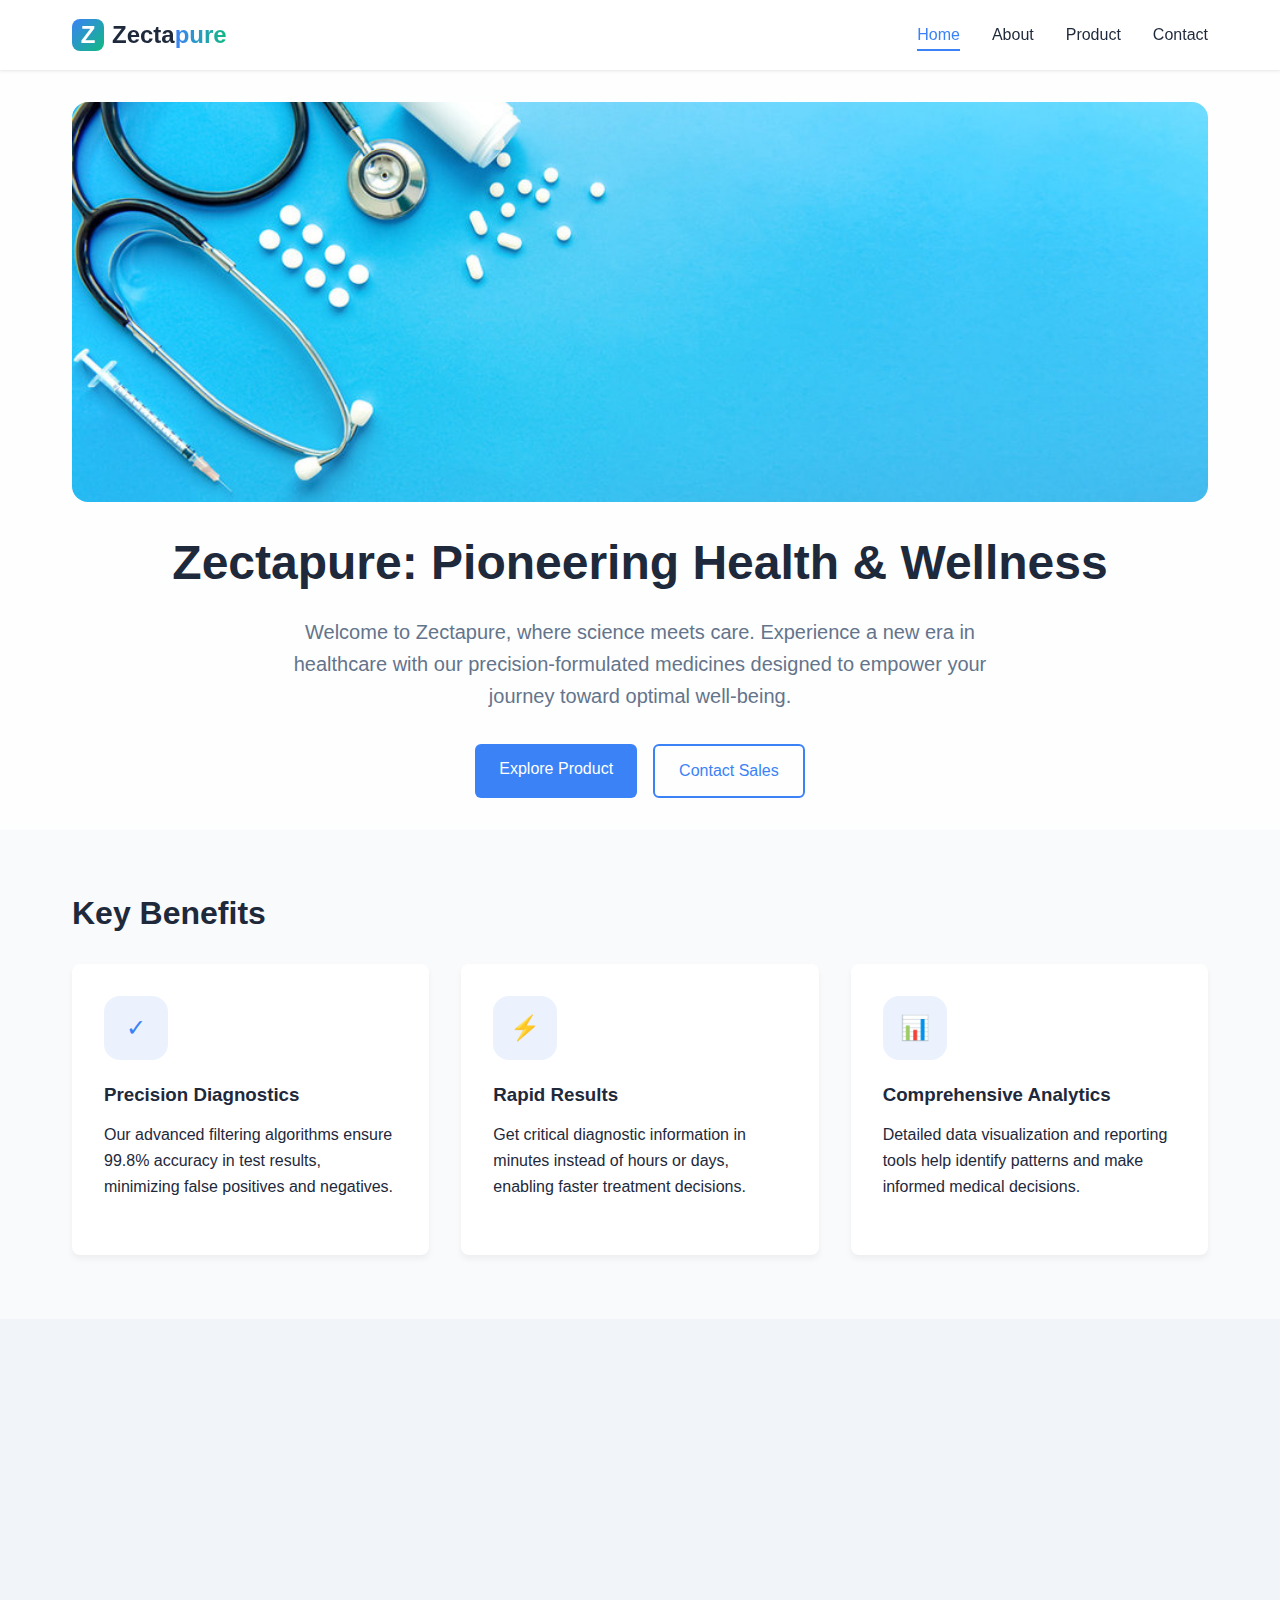
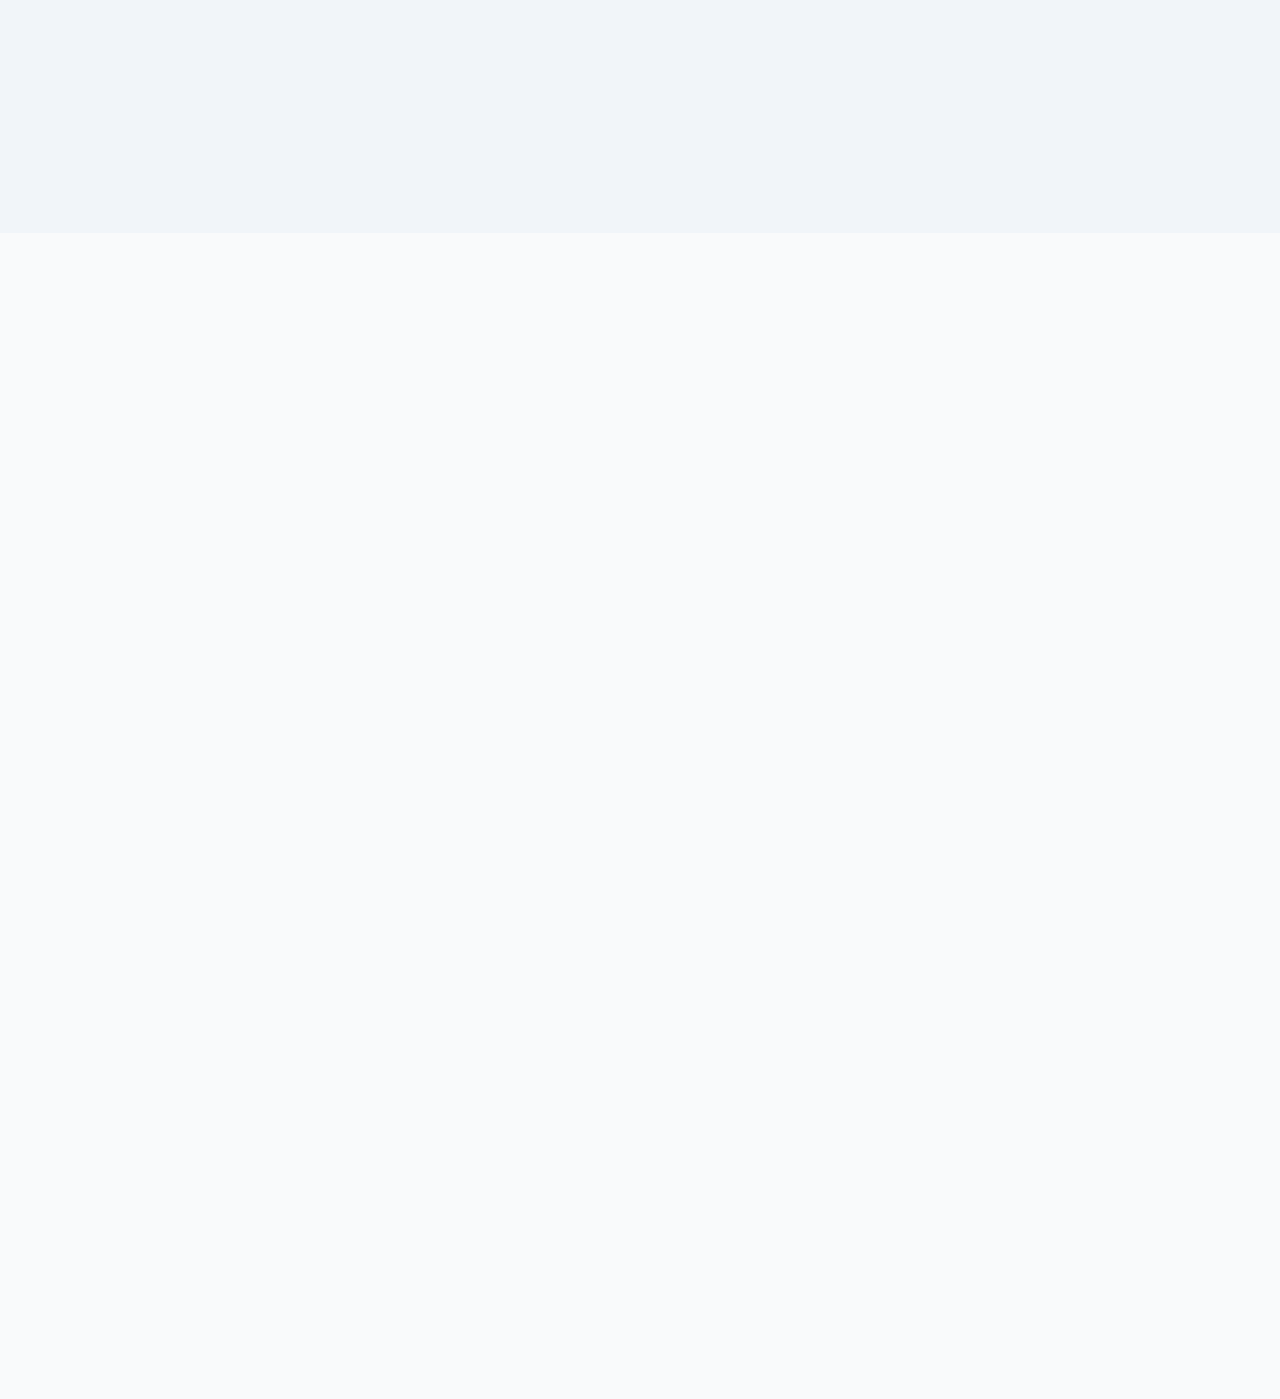
==== commit 491de4f3: "added product real images and product description with all real contact and addresss updated" ====
--- a/index.html
+++ b/index.html
@@ -46,9 +46,9 @@
         <div class="banner-slide" style="background-image: url('images/banner2.jpg');"></div>
         <div class="banner-slide" style="background-image: url('images/banner3.jpg');"></div>
       </div>
-      <h1>Revolutionizing Medical Diagnostics</h1>
+      <h1>Zectapure: Pioneering Health & Wellness</h1>
       <p>
-        Zectapure's cutting-edge technology provides faster, more accurate results for healthcare professionals worldwide.
+        Welcome to Zectapure, where science meets care. Experience a new era in healthcare with our precision-formulated medicines designed to empower your journey toward optimal well-being.
       </p>
       <div class="flex gap-4 justify-center">
         <a href="product.html" class="btn btn-primary">Explore Product</a>
@@ -84,19 +84,19 @@
   <!-- Product Showcase -->
   <section class="py-16" style="background-color: #f1f5f9;">
     <div class="container animate-on-scroll">
-      <h2 class="text-center mb-8">Our Revolutionary Product</h2>
-      <div class="grid grid-cols-2 gap-8">
-        <div>
-          <img src="/api/placeholder/600/400" alt="Zectapure Medical Device" class="product-image" style="border-radius: 1rem;">
-        </div>
-        <div class="flex flex-col justify-center">
-          <h3>Zectapure Diagnostic System</h3>
-          <p>Our flagship product combines cutting-edge hardware with sophisticated software to deliver unparalleled diagnostic capabilities for medical professionals.</p>
-          <p>The system integrates seamlessly with existing hospital infrastructure while providing a significant upgrade to diagnostic capabilities.</p>
-          <a href="product.html" class="btn btn-primary" style="align-self: flex-start;">Learn More</a>
-        </div>
-      </div>
-    </div>
+        <h2 class="text-center mb-8">Our Revolutionary Product</h2>
+        <div class="grid grid-cols-2 gap-8">
+          <div>
+            <img src="images/product_images/all-products.jpeg" alt="Zectapure Medicine Collection" class="product-image" style="border-radius: 1rem;">
+          </div>
+          <div class="flex flex-col justify-center">
+            <h3>Zectapure Medicine Collection</h3>
+            <p>Step into the future of healthcare with our revolutionary medicine collection—meticulously engineered to redefine treatment paradigms and elevate patient care.</p>
+            <p>Harnessing breakthrough research and premium ingredients, our innovative formulations deliver rapid relief, sustained benefits, and exceptional safety. Embrace a transformative approach to wellness with solutions that epitomize innovation, trust, and excellence.</p>
+            <a href="product.html" class="btn btn-primary" style="align-self: flex-start;">Learn More</a>
+          </div>
+        </div>
+    </div>      
   </section>
 
   <!-- Testimonials -->
@@ -181,10 +181,10 @@
         <div class="footer-links">
           <h4>Contact</h4>
           <ul>
-            <li>123 Innovation Drive</li>
-            <li>Boston, MA 02108</li>
+            <li>Nagar parishad BANDRI, district sagar</li>
+            <li>Madhya Pradesh (Proprietor archana thakur)</li>
             <li>contact@Zectapure.com</li>
-            <li>(555) 123-4567</li>
+            <li>(+91) 7898046056</li>
           </ul>
         </div>
       </div>
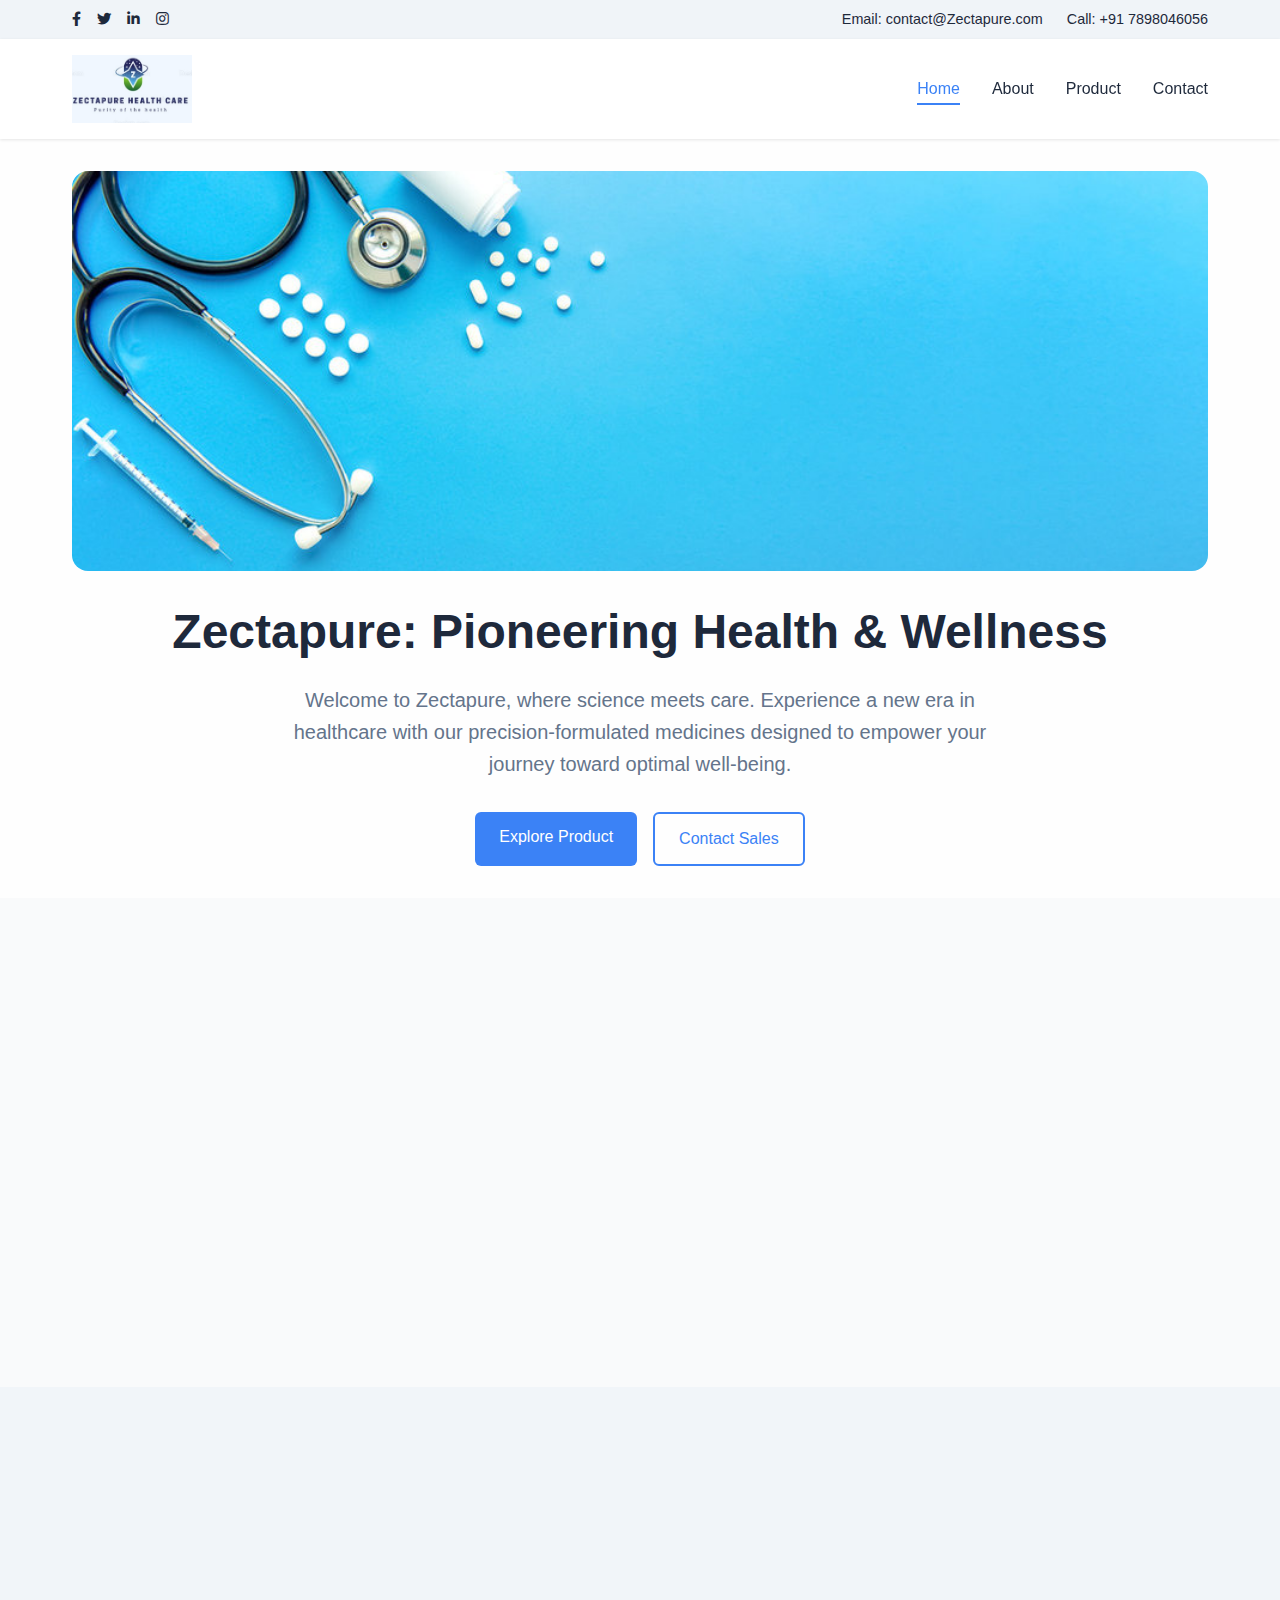
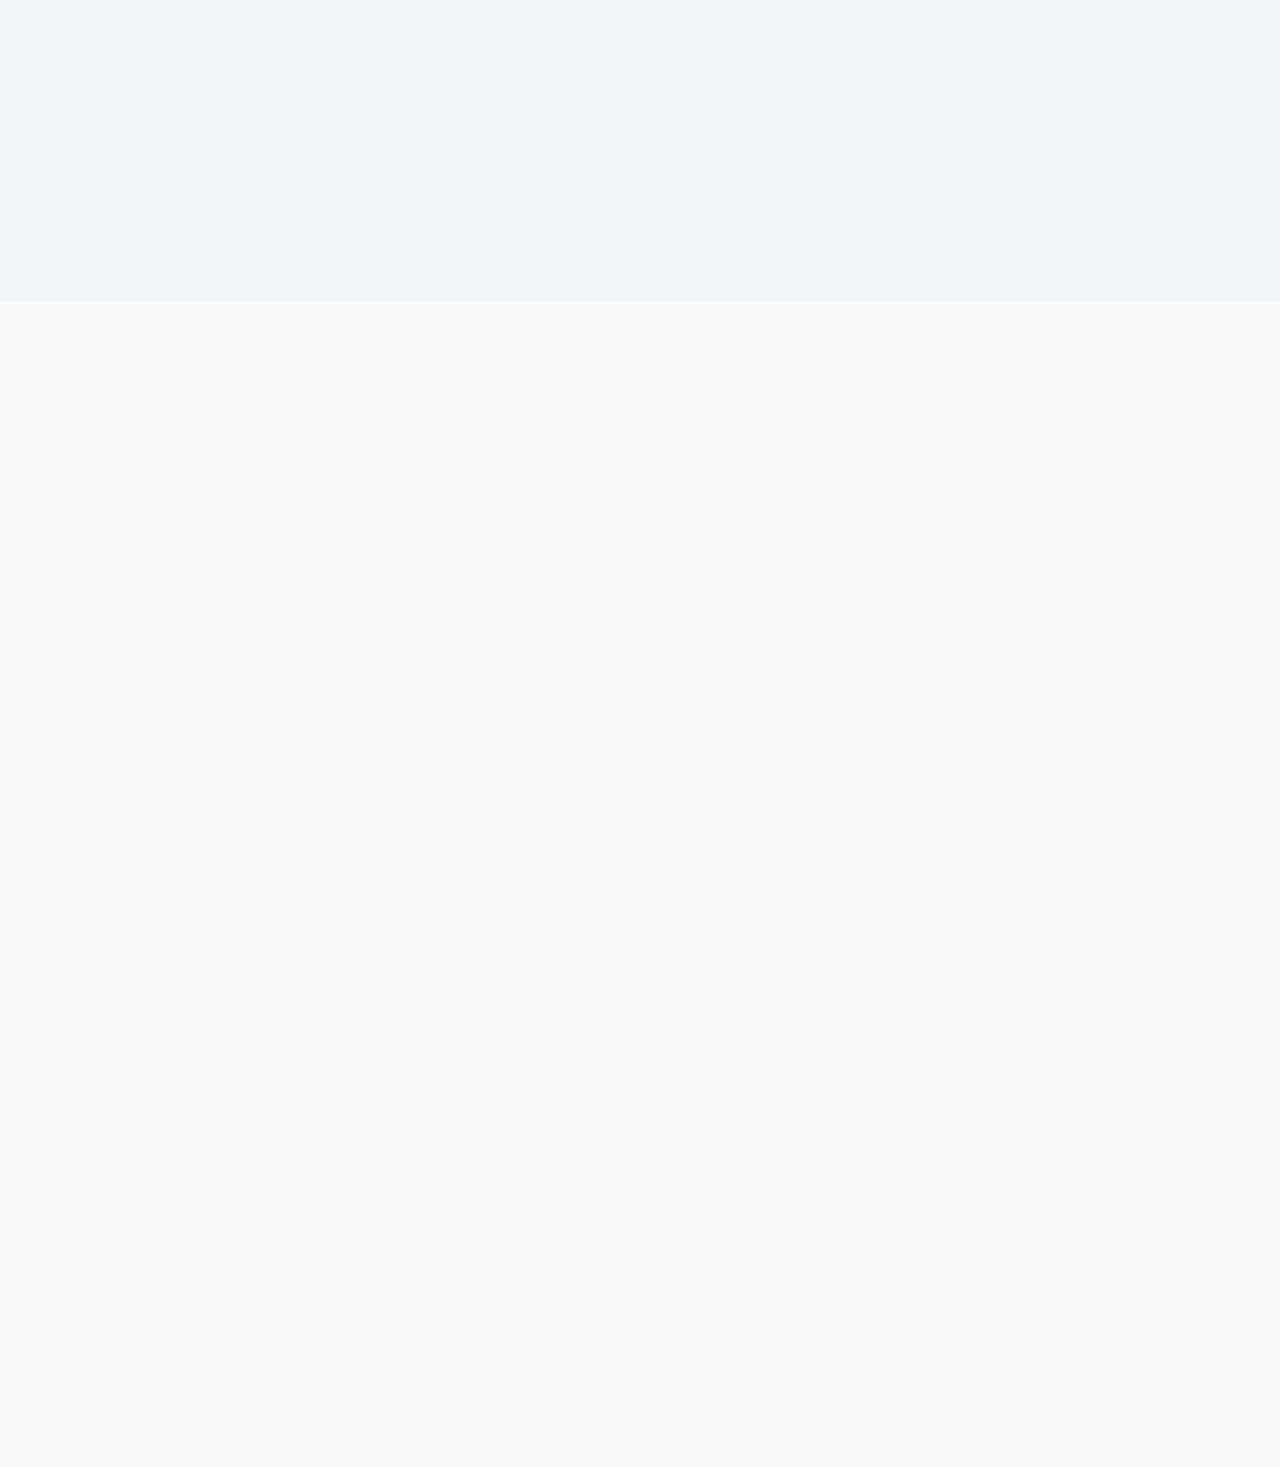
==== commit 332aa823: "enhanced the UI also add top bar for contact" ====
--- a/index.html
+++ b/index.html
@@ -16,13 +16,44 @@
     <div id="preloader">
         <div class="loader-logo">Z</div>
     </div>  
+    <!-- Top Section -->
+    <div class="top-bar" style="background-color: #f0f4f8; padding: 0.5rem 0;">
+        <div class="container" style="display: flex; justify-content: space-between; align-items: center; font-size: 0.9rem;">
+        <!-- Social Media Icons (Left) -->
+        <div class="social-icons" style="display: flex; gap: 1rem;">
+            <a href="https://www.facebook.com/yourprofile" target="_blank" aria-label="Facebook" style="color: inherit;">
+            <i class="fab fa-facebook-f"></i>
+            </a>
+            <a href="https://twitter.com/yourhandle" target="_blank" aria-label="Twitter" style="color: inherit;">
+            <i class="fab fa-twitter"></i>
+            </a>
+            <a href="https://www.linkedin.com/in/yourprofile" target="_blank" aria-label="LinkedIn" style="color: inherit;">
+            <i class="fab fa-linkedin-in"></i>
+            </a>
+            <a href="https://www.instagram.com/yourhandle" target="_blank" aria-label="Instagram" style="color: inherit;">
+            <i class="fab fa-instagram"></i>
+            </a>
+        </div>
+        <!-- Contact Info (Right) -->
+        <div class="contact-infos" style="display: flex; gap: 1.5rem;">
+            <span>Email: <a href="mailto:contact@Zectapure.com" style="color: inherit; text-decoration: none;">contact@Zectapure.com</a></span>
+            <span>Call: <a href="tel:+917898046056" style="color: inherit; text-decoration: none;">+91 7898046056</a></span>
+        </div>
+        </div>
+    </div>
+  
   <!-- Header -->
   <header class="py-4 animate-on-scroll">
     <div class="container">
       <div class="flex justify-between items-center">
-        <a href="index.html" class="logo">
-          <div class="logo-icon">Z</div>
-          <span>Zecta<span class="text-gradient">pure</span></span>
+        <a href="index.html" class="logo" style="display: flex; align-items: center;">
+          <!-- Logo image only -->
+          <img
+            src="images/product_images/logo.jpeg"
+            alt="Zectapure Health Care Logo"
+            class="logo-image"
+            style="width: 120px; height: auto;"
+          >
         </a>
         <button class="mobile-menu-btn">☰</button>
         <nav>
@@ -158,9 +189,14 @@
     <div class="container">
       <div class="grid grid-cols-2 gap-8">
         <div>
-          <a href="index.html" class="logo">
-            <div class="logo-icon">Z</div>
-            <span>Zecta<span class="text-gradient">pure</span></span>
+          <a href="index.html" class="logo" style="display: flex; align-items: center;">
+            <!-- Logo image only -->
+            <img
+              src="images/product_images/logo.jpeg"
+              alt="Zectapure Health Care Logo"
+              class="logo-image"
+              style="width: 120px; height: auto;"
+            >
           </a>
           <p>Revolutionizing medical diagnostics with cutting-edge technology and innovative solutions.</p>
           <div class="social-links">
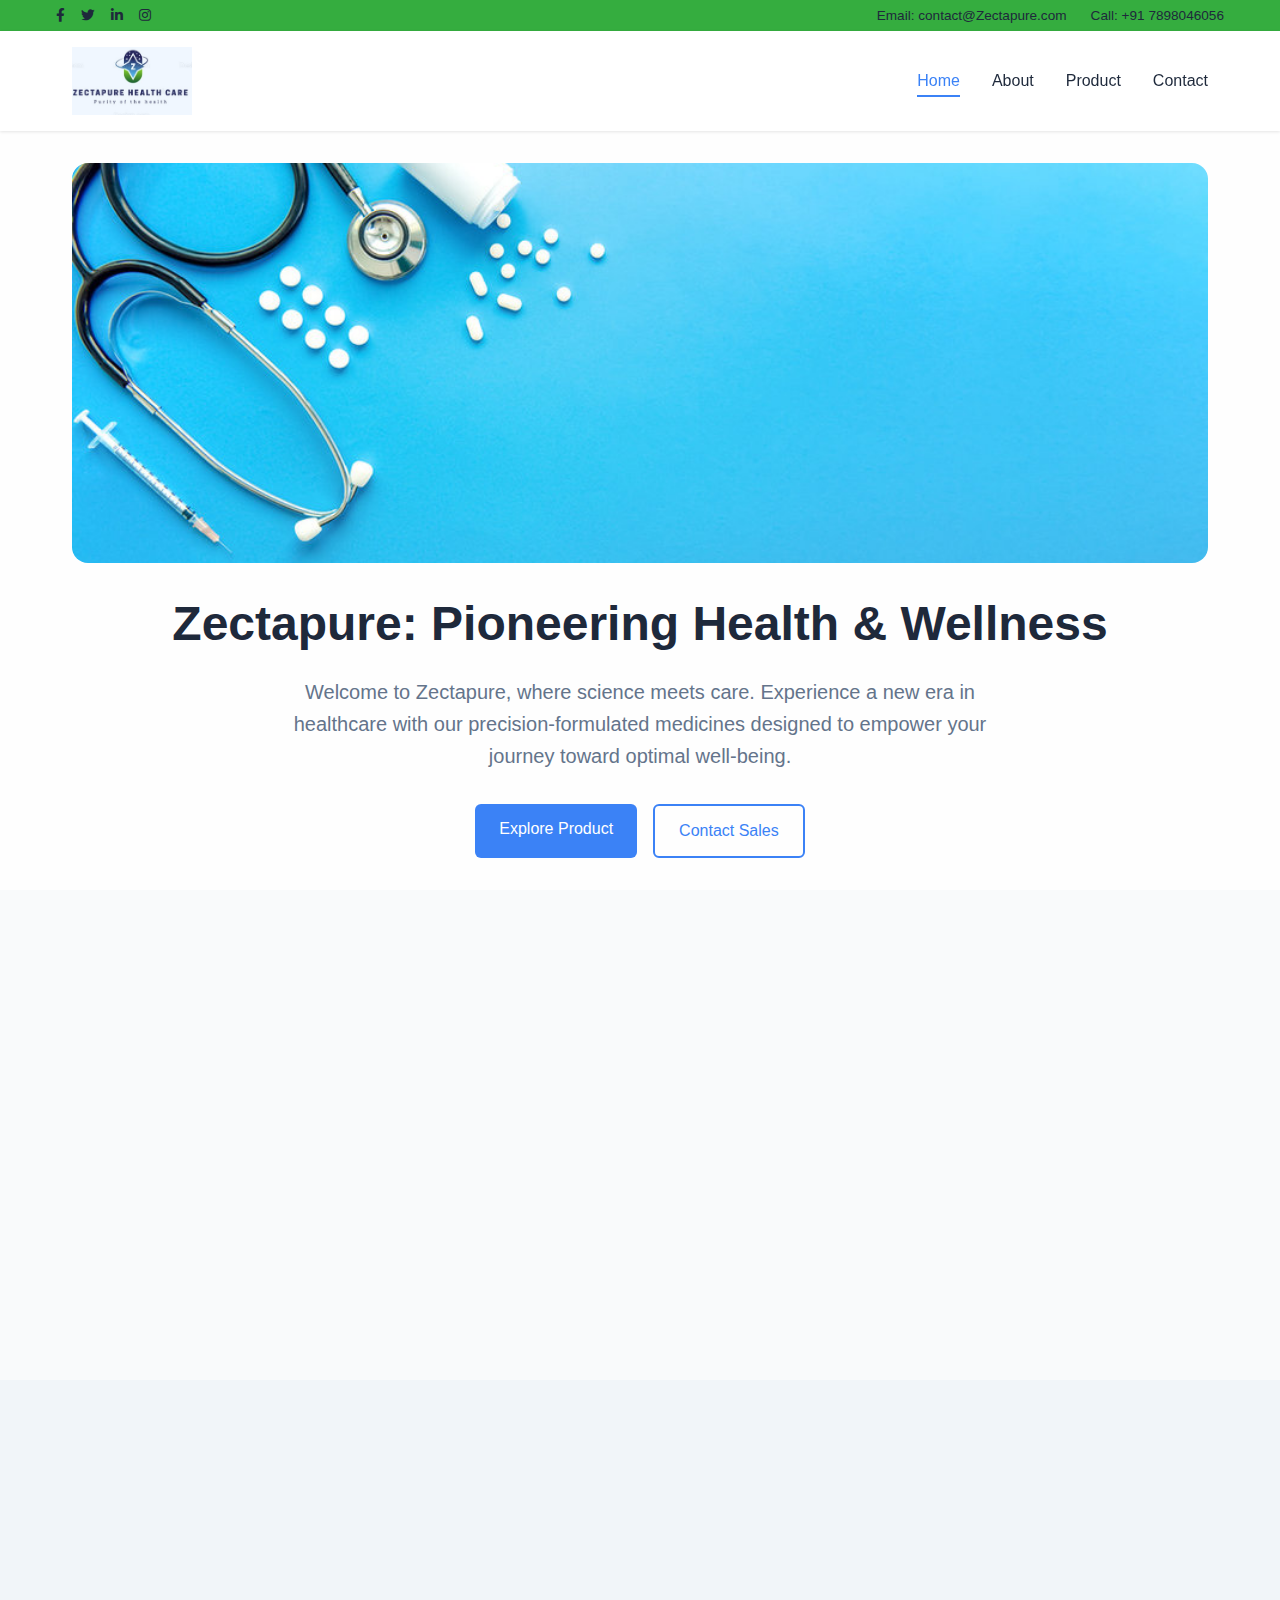
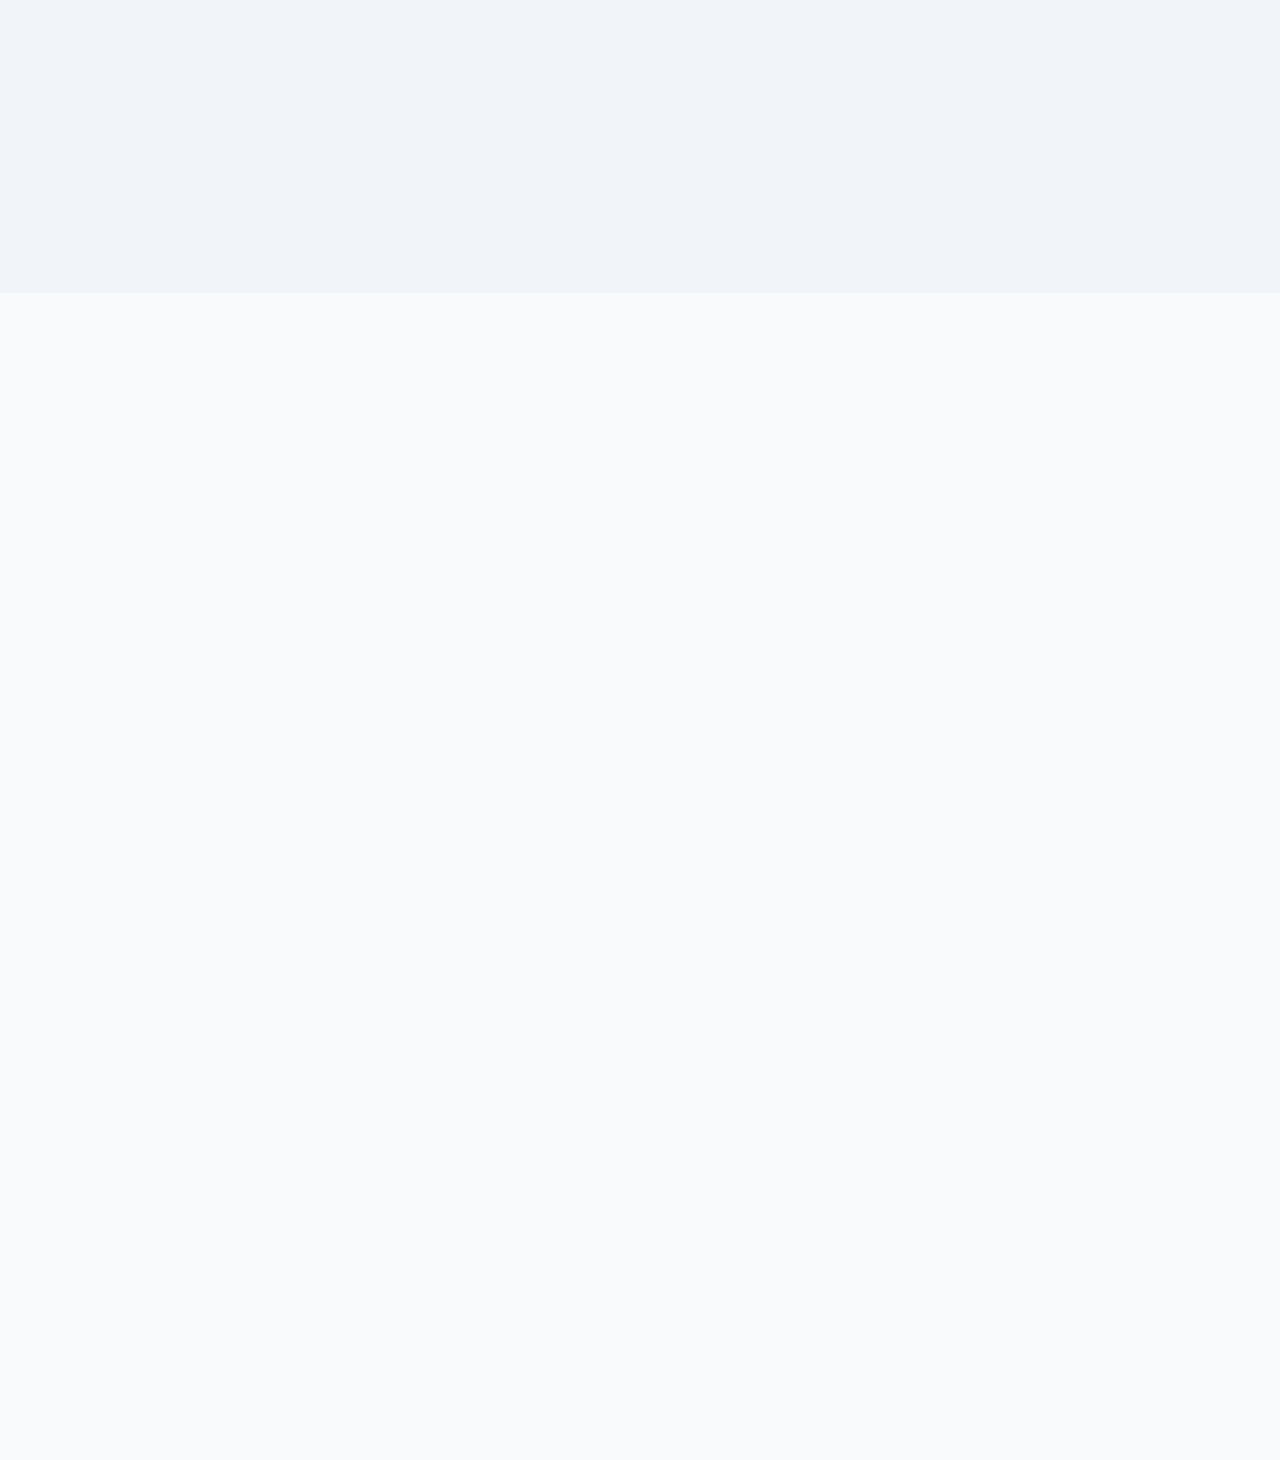
==== commit 6380f988: "top bar responsive" ====
--- a/index.html
+++ b/index.html
@@ -17,29 +17,29 @@
         <div class="loader-logo">Z</div>
     </div>  
     <!-- Top Section -->
-    <div class="top-bar" style="background-color: #f0f4f8; padding: 0.5rem 0;">
-        <div class="container" style="display: flex; justify-content: space-between; align-items: center; font-size: 0.9rem;">
+    <div class="top-bar" sty>
+    <div class="container">
         <!-- Social Media Icons (Left) -->
-        <div class="social-icons" style="display: flex; gap: 1rem;">
-            <a href="https://www.facebook.com/yourprofile" target="_blank" aria-label="Facebook" style="color: inherit;">
+        <div class="social-icons">
+        <a href="https://www.facebook.com/yourprofile" target="_blank" aria-label="Facebook">
             <i class="fab fa-facebook-f"></i>
-            </a>
-            <a href="https://twitter.com/yourhandle" target="_blank" aria-label="Twitter" style="color: inherit;">
+        </a>
+        <a href="https://twitter.com/yourhandle" target="_blank" aria-label="Twitter">
             <i class="fab fa-twitter"></i>
-            </a>
-            <a href="https://www.linkedin.com/in/yourprofile" target="_blank" aria-label="LinkedIn" style="color: inherit;">
+        </a>
+        <a href="https://www.linkedin.com/in/yourprofile" target="_blank" aria-label="LinkedIn">
             <i class="fab fa-linkedin-in"></i>
-            </a>
-            <a href="https://www.instagram.com/yourhandle" target="_blank" aria-label="Instagram" style="color: inherit;">
+        </a>
+        <a href="https://www.instagram.com/yourhandle" target="_blank" aria-label="Instagram">
             <i class="fab fa-instagram"></i>
-            </a>
+        </a>
         </div>
         <!-- Contact Info (Right) -->
-        <div class="contact-infos" style="display: flex; gap: 1.5rem;">
-            <span>Email: <a href="mailto:contact@Zectapure.com" style="color: inherit; text-decoration: none;">contact@Zectapure.com</a></span>
-            <span>Call: <a href="tel:+917898046056" style="color: inherit; text-decoration: none;">+91 7898046056</a></span>
-        </div>
-        </div>
+        <div class="contact-infos">
+        <span>Email: <a href="mailto:contact@Zectapure.com">contact@Zectapure.com</a></span>
+        <span>Call: <a href="tel:+917898046056">+91 7898046056</a></span>
+        </div>
+    </div>
     </div>
   
   <!-- Header -->
--- a/css/index_style.css
+++ b/css/index_style.css
@@ -680,6 +680,61 @@
     color: #3b82f6; /* primary color */
     animation: spin 2s linear infinite;
   }
+
+  /* Top Bar Container */
+.top-bar {
+    background-color: #35ad3f;
+    padding: 0.3rem 0;  /* Reduced padding for a slimmer appearance */
+    font-size: 0.85rem; /* Adjust font-size as needed */
+  }
+  
+  /* Main container for top bar content */
+  .top-bar .container {
+    display: flex;
+    justify-content: space-between;
+    align-items: center;
+    max-width: 1200px; /* Adjust max-width if needed */
+    margin: 0 auto;
+    padding: 0 1rem;
+  }
+  
+  /* Social Icons styling */
+  .top-bar .social-icons {
+    display: flex;
+    gap: 1rem;
+  }
+  
+  /* Contact Info styling */
+  .top-bar .contact-infos {
+    display: flex;
+    gap: 1.5rem;
+  }
+  
+  /* Ensure links inherit color and remove underline */
+  .top-bar a {
+    color: inherit;
+    text-decoration: none;
+  }
+  
+  /* Responsive adjustments */
+  @media (max-width: 768px) {
+    .top-bar .container {
+      flex-direction: column;
+      text-align: center;
+      gap: 0.5rem;
+    }
+    
+    .top-bar .social-icons,
+    .top-bar .contact-infos {
+      justify-content: center;
+      flex-wrap: wrap;
+    }
+    
+    .top-bar .contact-infos span {
+      display: block;
+      margin: 0.25rem 0;
+    }
+  }  
   
   /* Keyframes for spinning animation */
   @keyframes spin {
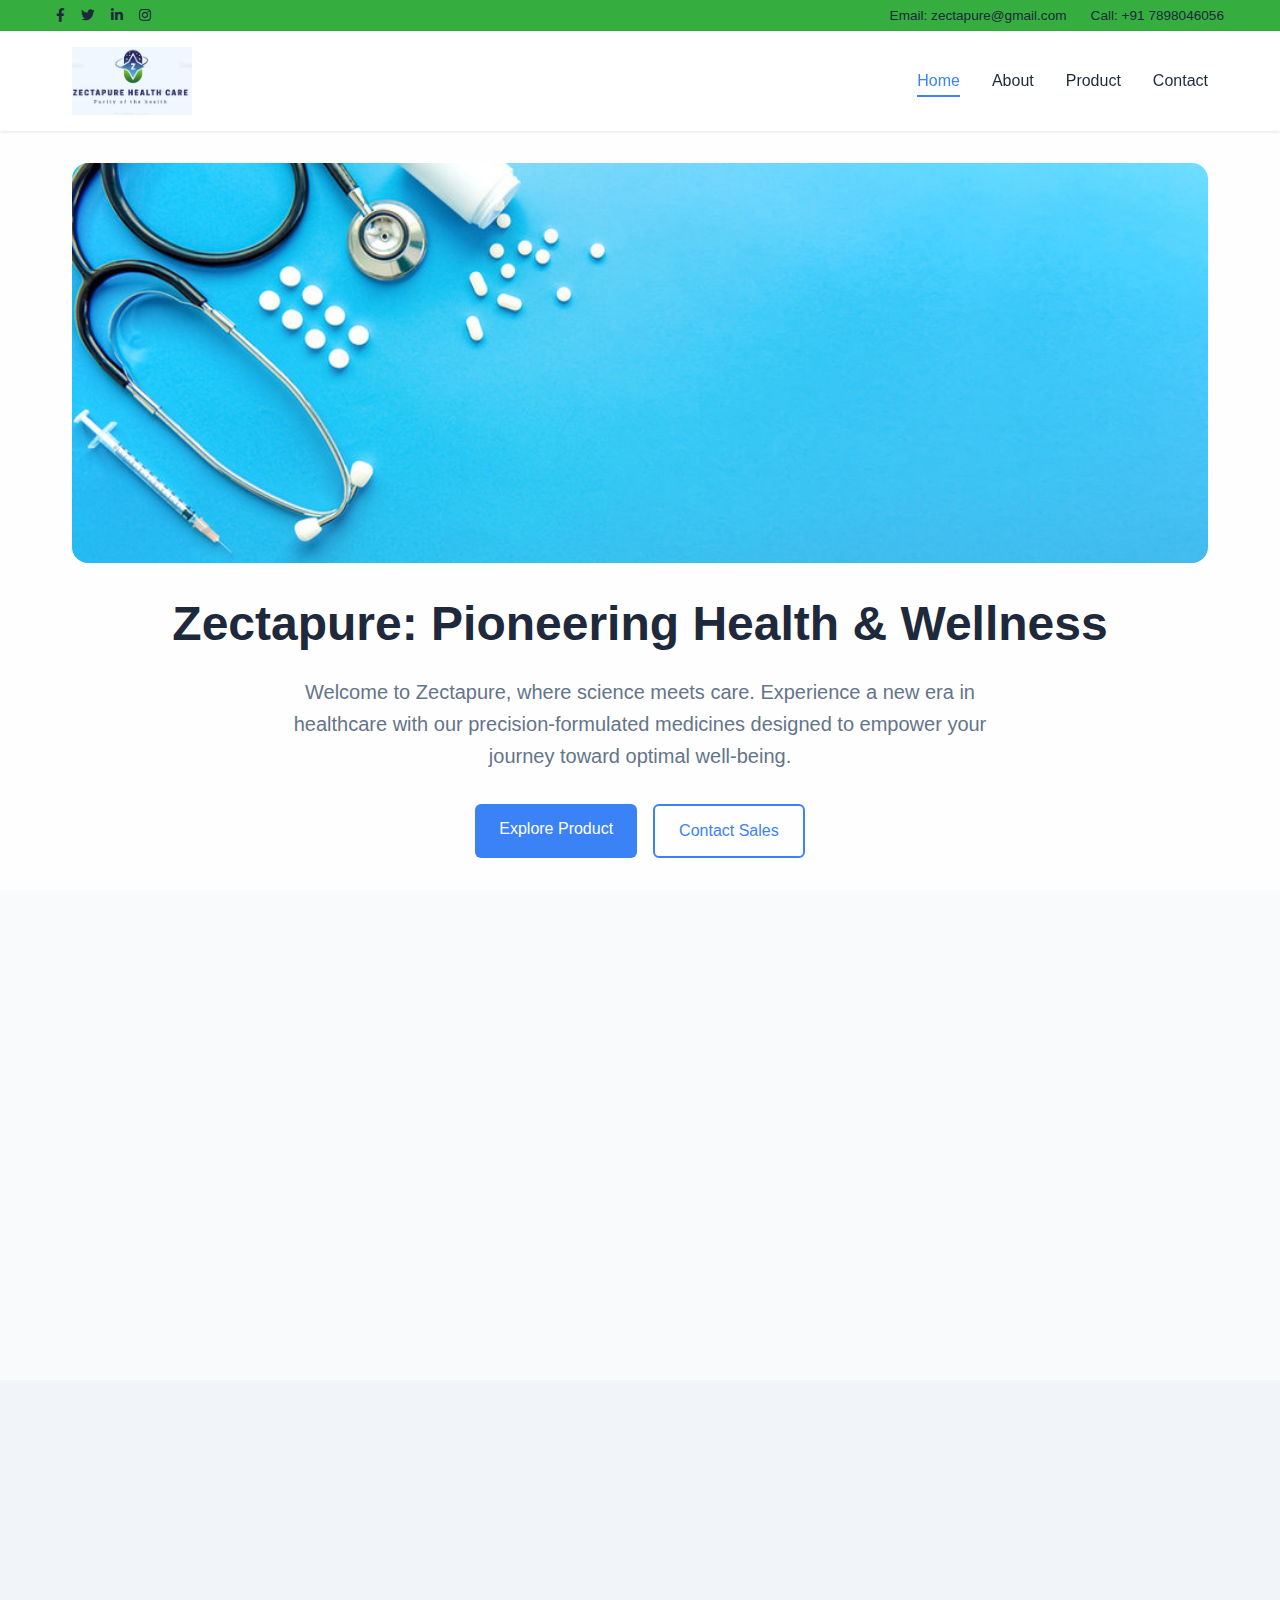
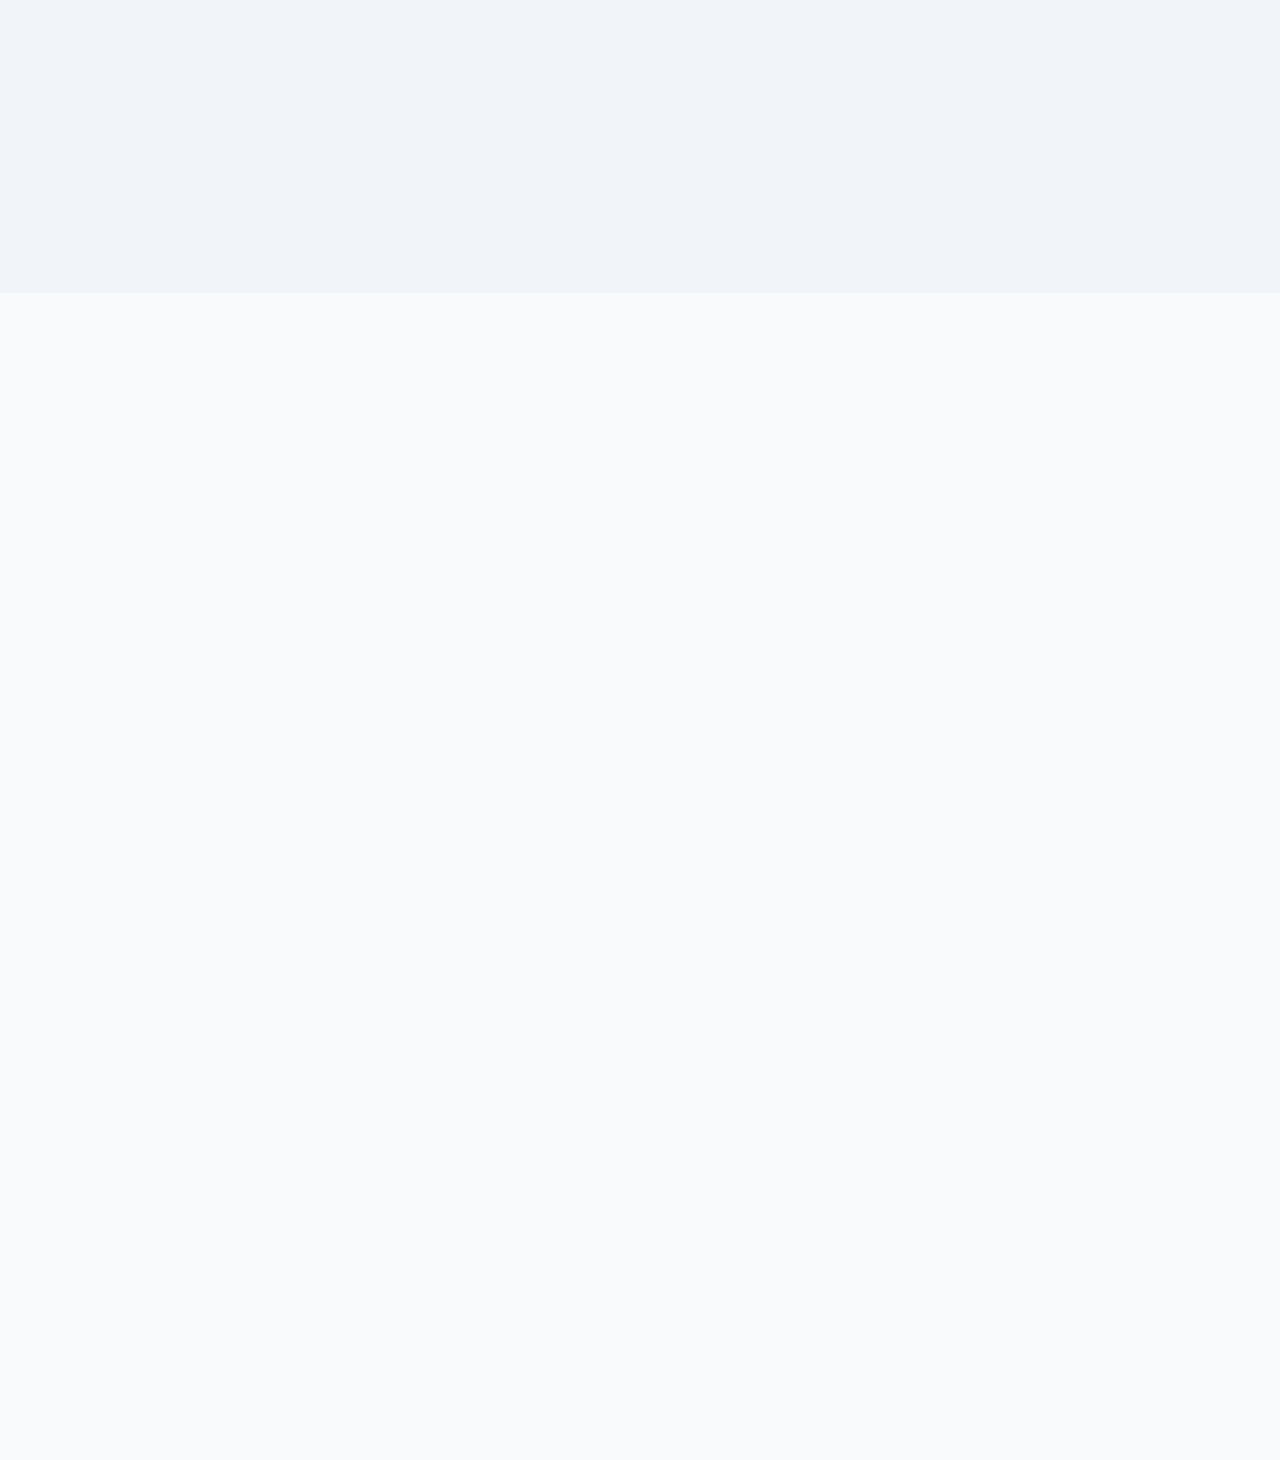
==== commit ccd928c3: "top bar UI enhanced and images added" ====
--- a/index.html
+++ b/index.html
@@ -36,7 +36,7 @@
         </div>
         <!-- Contact Info (Right) -->
         <div class="contact-infos">
-        <span>Email: <a href="mailto:contact@Zectapure.com">contact@Zectapure.com</a></span>
+        <span>Email: <a href="mailto:zectapure@gmail.com">zectapure@gmail.com</a></span>
         <span>Call: <a href="tel:+917898046056">+91 7898046056</a></span>
         </div>
     </div>
@@ -219,7 +219,7 @@
           <ul>
             <li>Nagar parishad BANDRI, district sagar</li>
             <li>Madhya Pradesh (Proprietor archana thakur)</li>
-            <li>contact@Zectapure.com</li>
+            <li>zectapure@gmail.com</li>
             <li>(+91) 7898046056</li>
           </ul>
         </div>
--- a/css/index_style.css
+++ b/css/index_style.css
@@ -721,7 +721,6 @@
     .top-bar .container {
       flex-direction: column;
       text-align: center;
-      gap: 0.5rem;
     }
     
     .top-bar .social-icons,
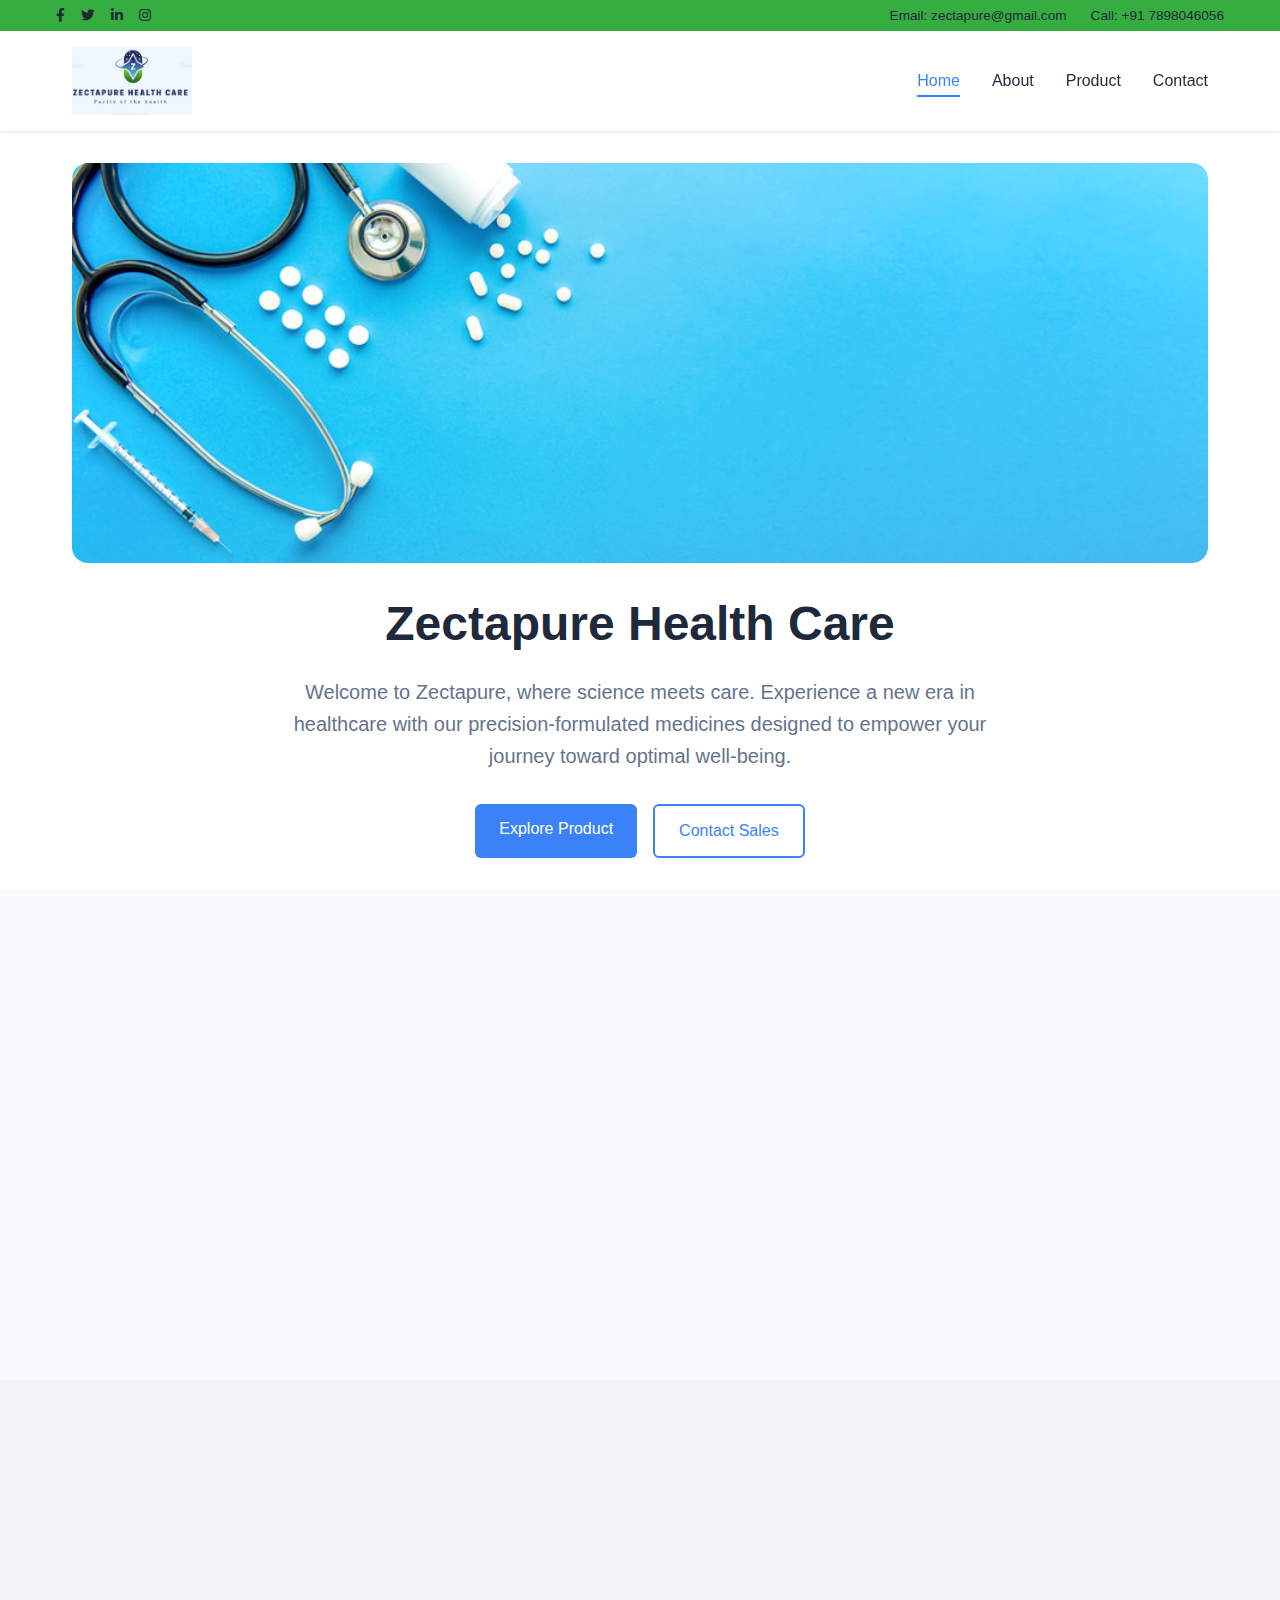
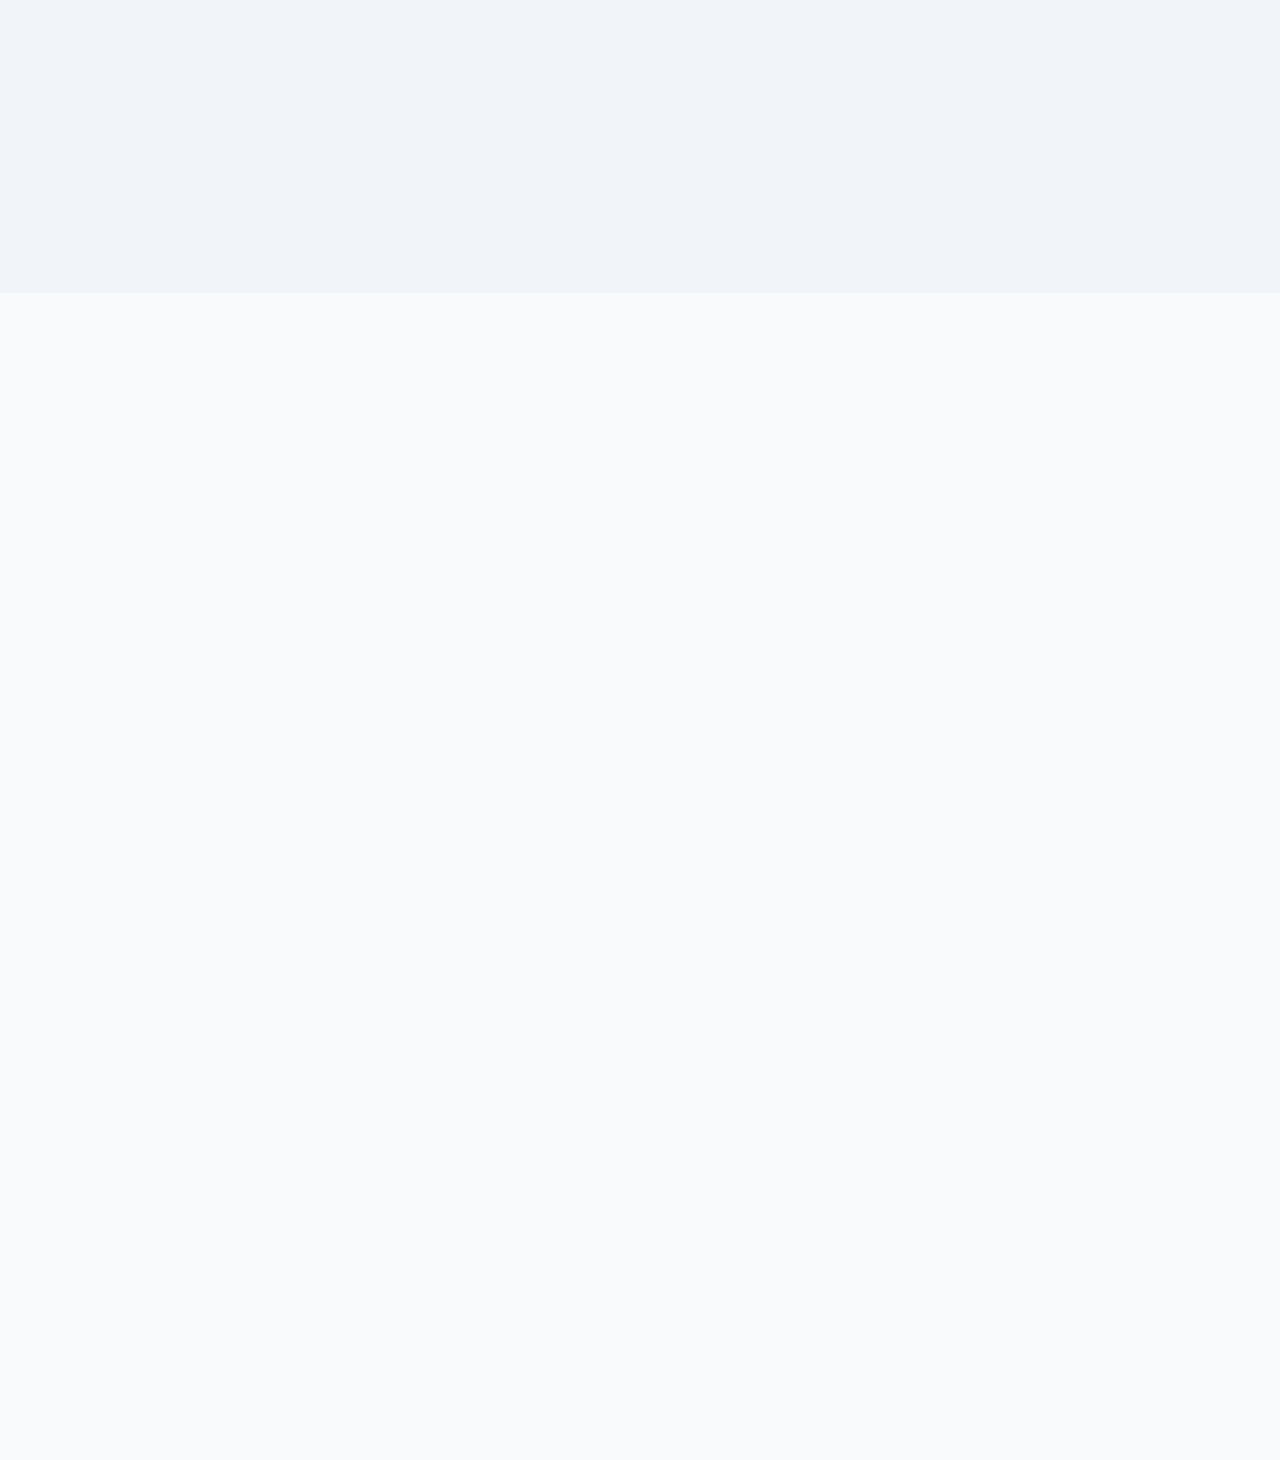
==== commit db52ba05: "correct sidebar UI fix with testmonial images fix" ====
--- a/index.html
+++ b/index.html
@@ -77,7 +77,7 @@
         <div class="banner-slide" style="background-image: url('images/banner2.jpg');"></div>
         <div class="banner-slide" style="background-image: url('images/banner3.jpg');"></div>
       </div>
-      <h1>Zectapure: Pioneering Health & Wellness</h1>
+      <h1>Zectapure Health Care</h1>
       <p>
         Welcome to Zectapure, where science meets care. Experience a new era in healthcare with our precision-formulated medicines designed to empower your journey toward optimal well-being.
       </p>
@@ -139,7 +139,7 @@
           <p>"Zectapure has transformed our diagnostic process. We're now able to identify critical conditions much faster and with greater accuracy than ever before."</p>
           <div class="testimonial-author">
             <div class="testimonial-avatar">
-              <img src="/api/placeholder/48/48" alt="Dr. Sarah Johnson">
+              <img src="images/testamonial/doc1.jpg" alt="Dr. Sarah Johnson">
             </div>
             <div>
               <h4>Dr. Sarah Johnson</h4>
@@ -151,7 +151,7 @@
           <p>"The analytics capabilities alone justify the investment. We've been able to identify patterns in patient data that would have gone unnoticed with our previous systems."</p>
           <div class="testimonial-author">
             <div class="testimonial-avatar">
-              <img src="/api/placeholder/48/48" alt="Dr. Robert Chen">
+              <img src="images/testamonial/doc2.jpg" alt="Dr. Robert Chen">
             </div>
             <div>
               <h4>Dr. Robert Chen</h4>
@@ -163,7 +163,7 @@
           <p>"Zectapure has transformed our diagnostic process. We're now able to identify critical conditions much faster and with greater accuracy than ever before."</p>
           <div class="testimonial-author">
             <div class="testimonial-avatar">
-              <img src="/api/placeholder/48/48" alt="Emily Rodriguez">
+              <img src="images/testamonial/doc3.jpg" alt="Emily Rodriguez">
             </div>
             <div>
               <h4>Emily Rodriguez</h4>
--- a/css/index_style.css
+++ b/css/index_style.css
@@ -619,7 +619,7 @@
     
     nav ul {
         position: fixed;
-        top: 70px;
+        top: 100px;
         left: -100%;
         width: 100%;
         height: calc(100vh - 70px);
@@ -747,4 +747,18 @@
       transform: rotate(360deg) scale(1);
     }
   }
+  .testimonial-avatar {
+    width: 80px;            /* Fixed width */
+    height: 80px;           /* Fixed height, same as width */
+    border-radius: 50%;     /* Makes it circular */
+    overflow: hidden;       /* Ensures the image doesn't overflow */
+    flex-shrink: 0;         /* Prevents it from shrinking if in a flex container */
+  }
+  
+  .testimonial-avatar img {
+    width: 100%;
+    height: 100%;
+    object-fit: cover;      /* Fills container while preserving aspect ratio */
+    object-position: center;/* Centers the face in the container */
+  }
   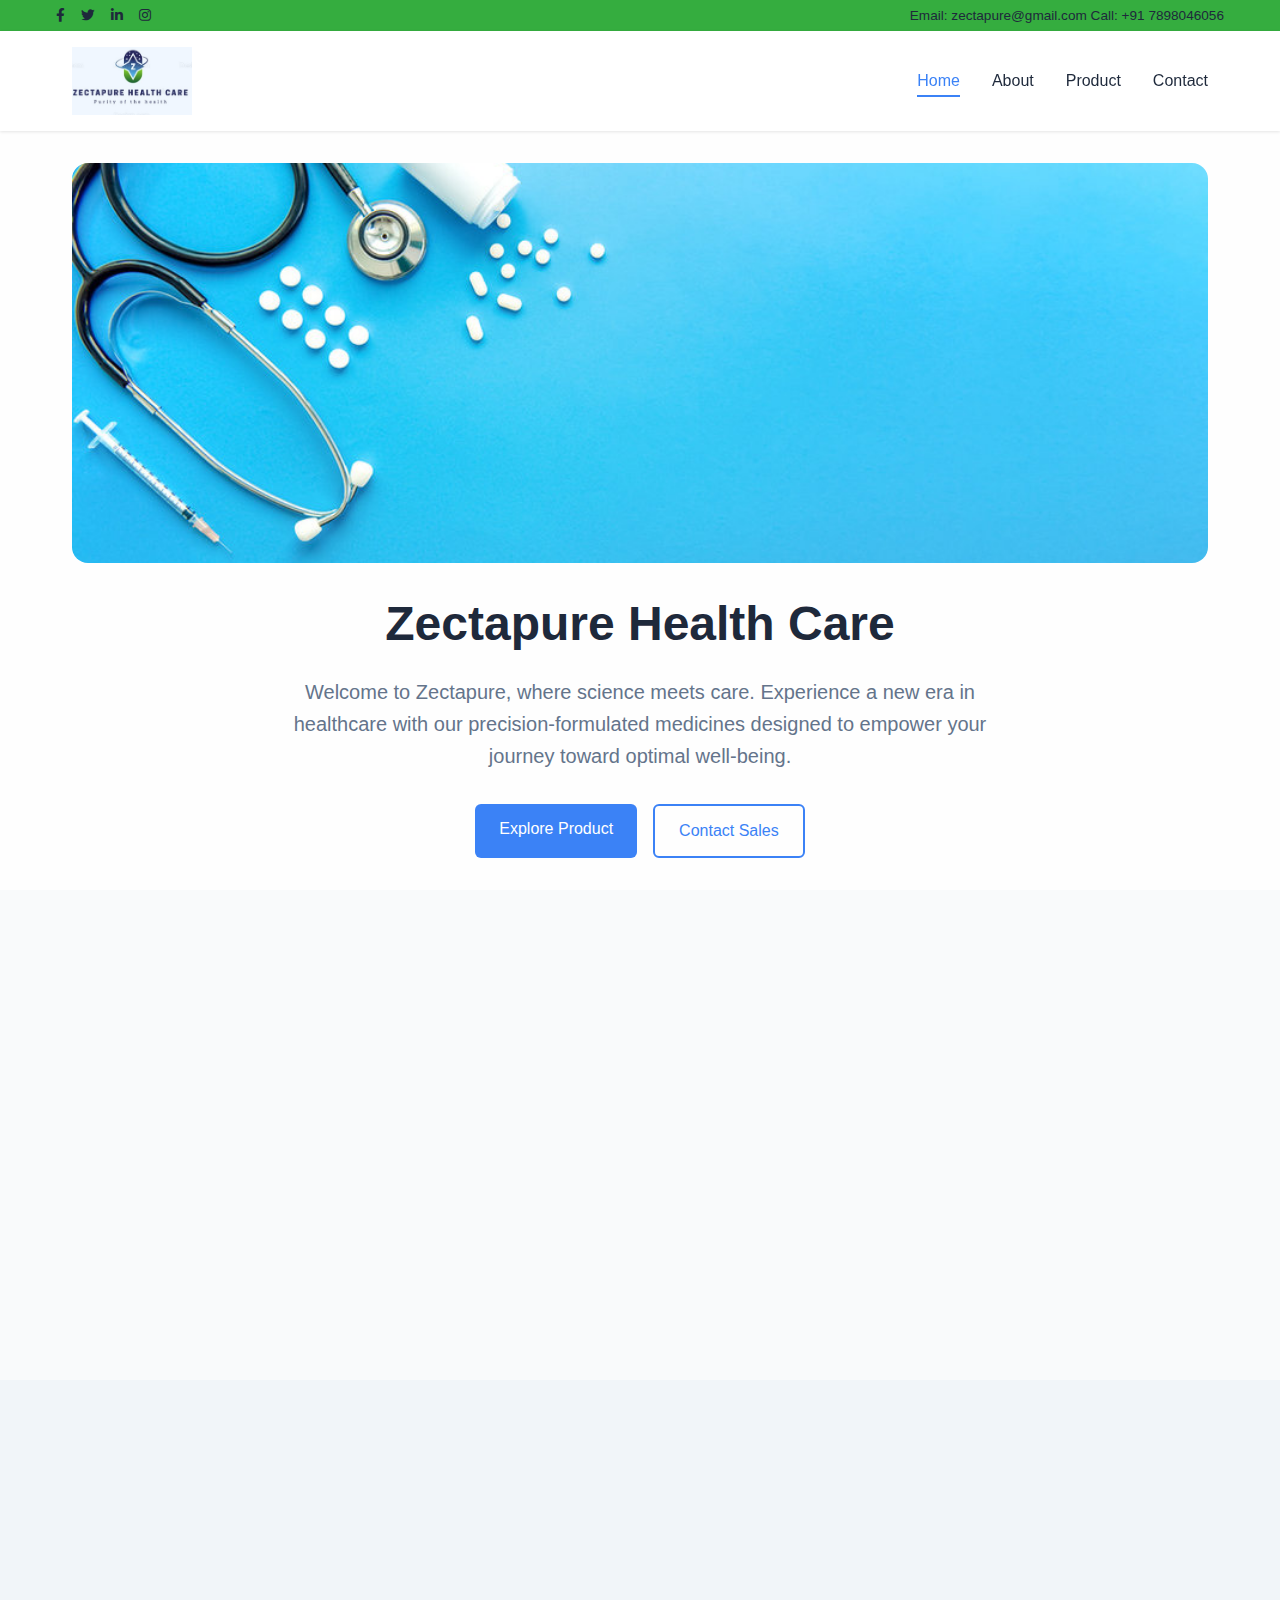
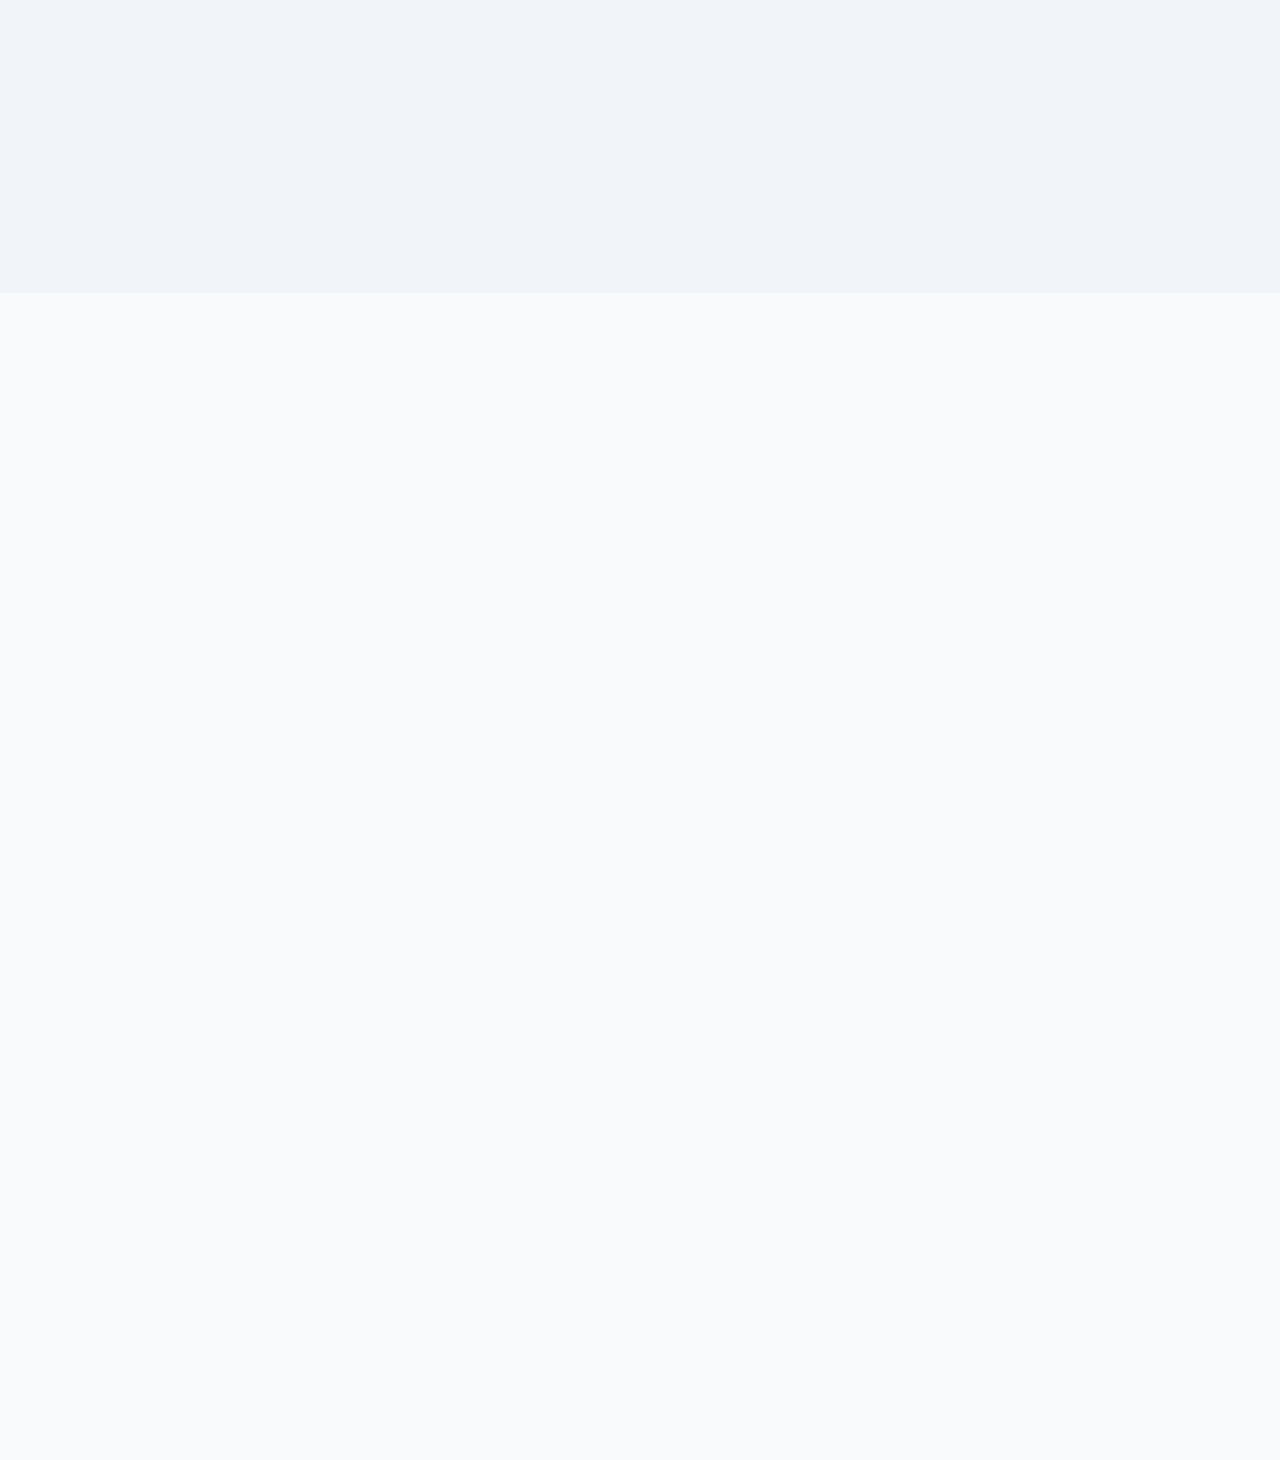
==== commit c56546e7: "optimized SEO for best browser result also added domain name in hosting" ====
--- a/index.html
+++ b/index.html
@@ -2,6 +2,8 @@
 <html lang="en">
 <head>
   <meta charset="UTF-8">
+  <meta name="description" content="Explore Zectapure's premium pharmaceutical products including NSAIDs, Antibiotics, Vitamins, and more. High-quality, scientifically engineered medicines for optimal health.">
+  <meta name="keywords" content="Zectapure, pharmaceutical products, Aceclofenac, Azithromycin, Ceftriaxone, antibiotics, NSAIDs, vitamins, supplements, healthcare">
   <meta name="viewport" content="width=device-width, initial-scale=1.0">
   <!-- Font Awesome for icons -->
   <link rel="stylesheet" href="https://cdnjs.cloudflare.com/ajax/libs/font-awesome/5.15.3/css/all.min.css">
--- a/css/index_style.css
+++ b/css/index_style.css
@@ -706,7 +706,7 @@
   
   /* Contact Info styling */
   .top-bar .contact-infos {
-    display: flex;
+    /* display: flex; */
     gap: 1.5rem;
   }
   
